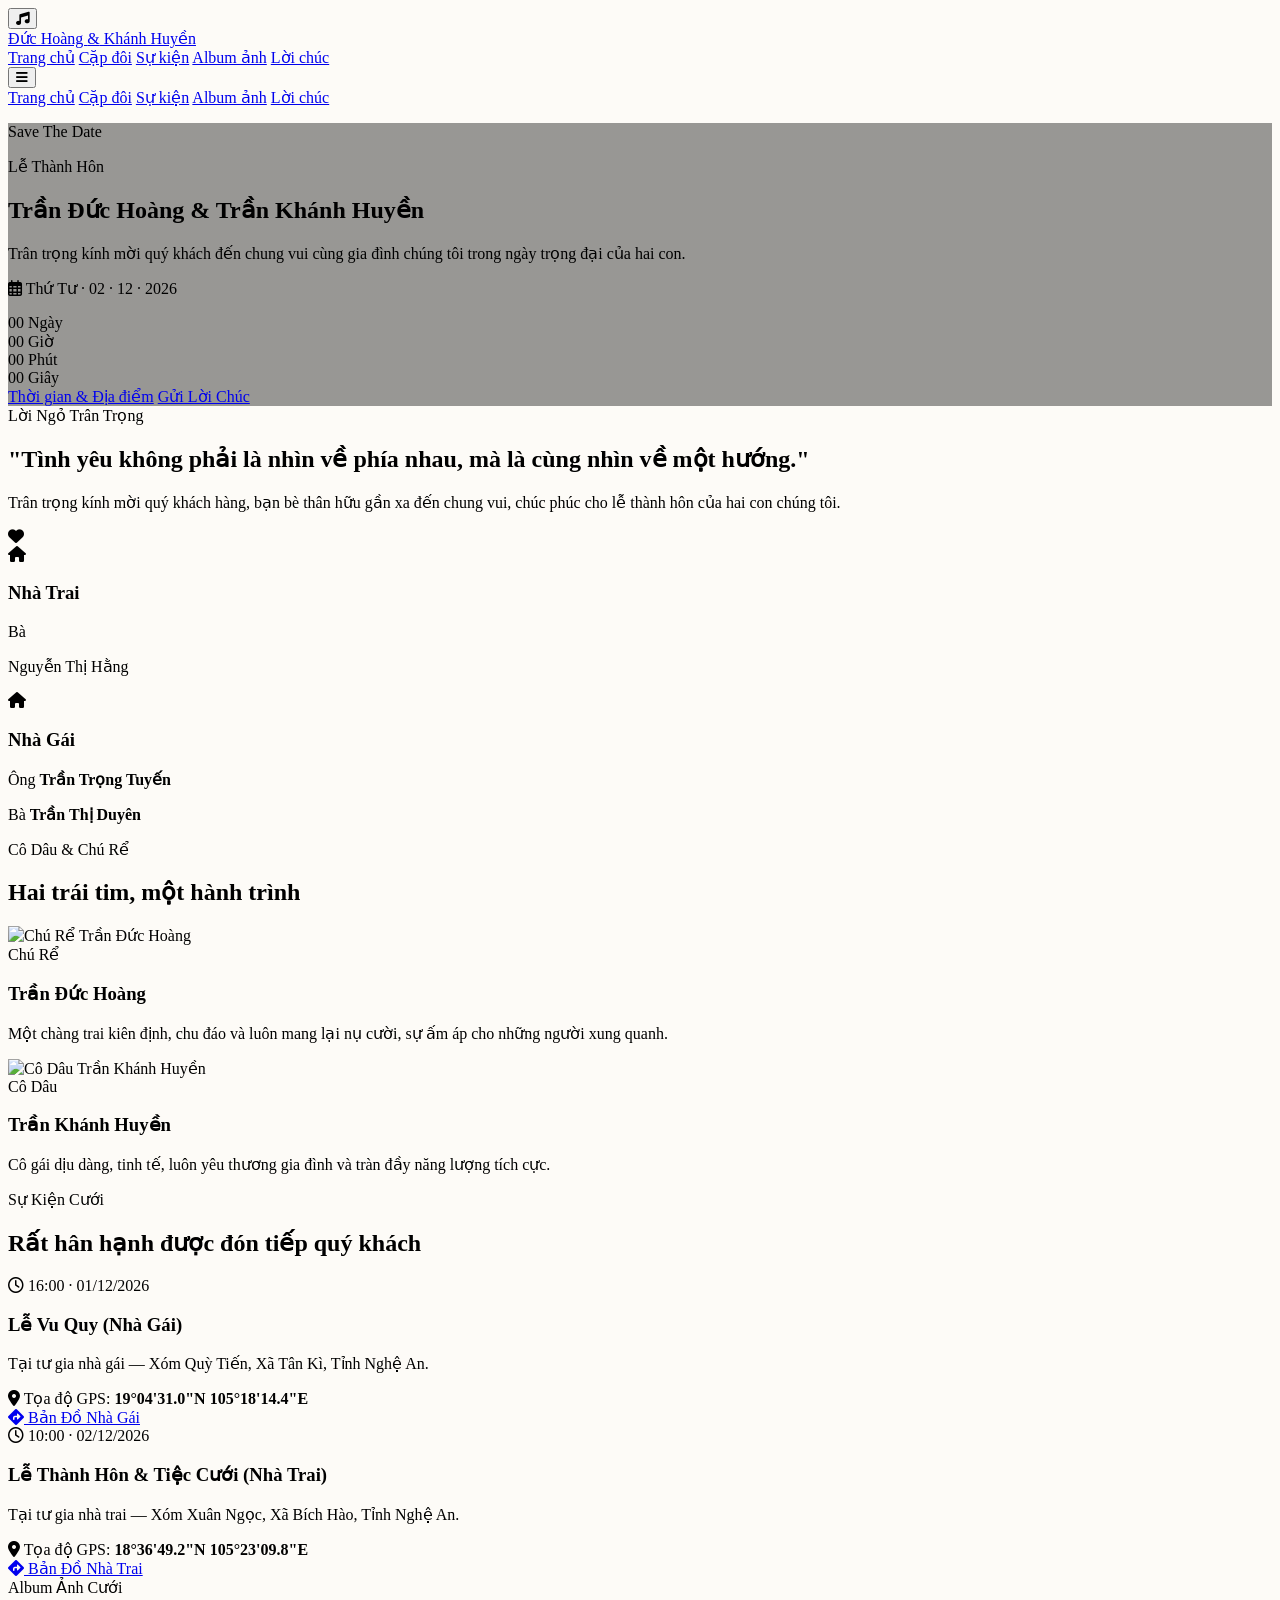
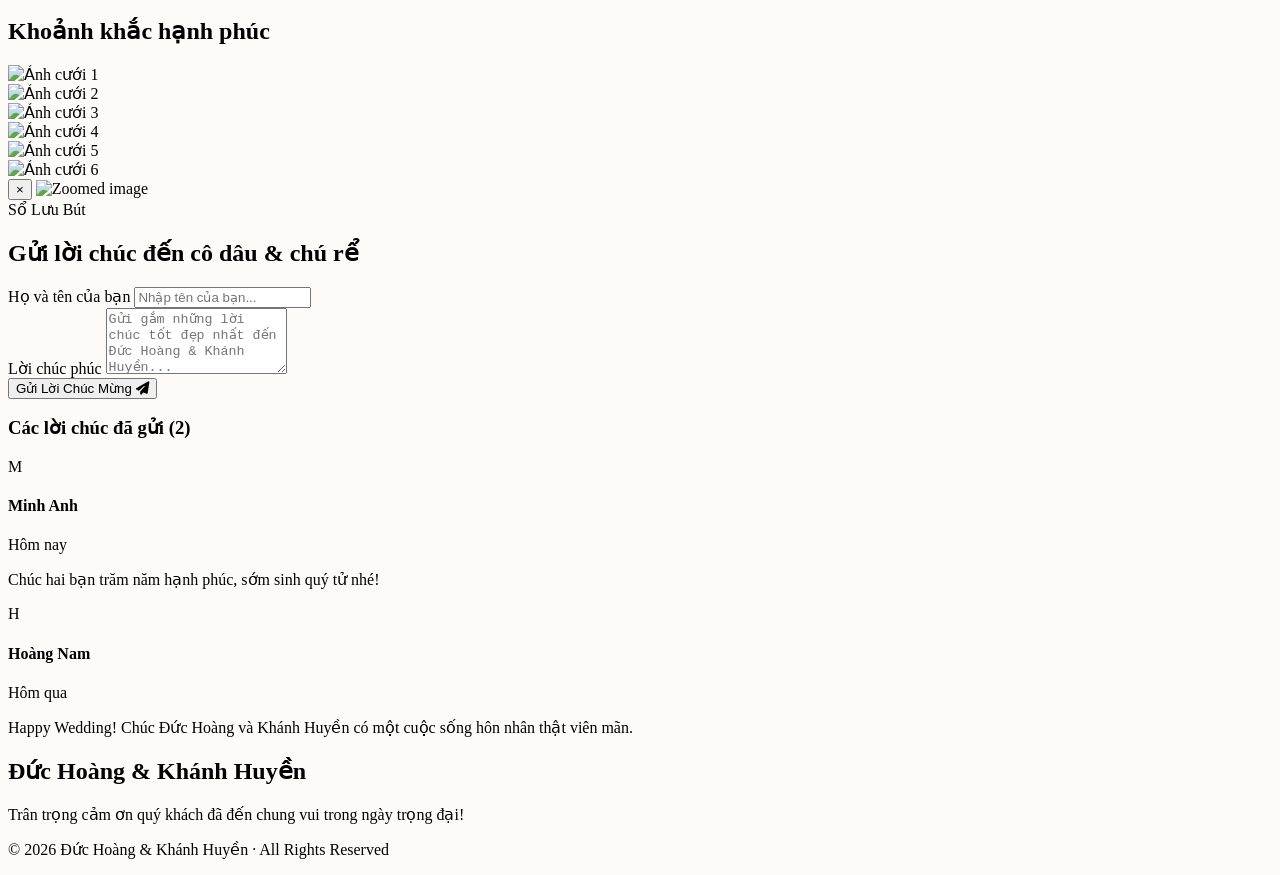
==== index.html @ 90129f43 "Create index.html" ====
<!DOCTYPE html>
<html lang="vi" class="scroll-smooth">
<head>
    <meta charset="UTF-8">
    <meta name="viewport" content="width=device-width, initial-scale=1.0">
    <title>Trần Đức Hoàng & Trần Khánh Huyền - Thiệp Cưới Online</title>
    <!-- Tailwind CSS CDN -->
    <script src="https://cdn.tailwindcss.com"></script>
    <!-- Google Fonts -->
    <link href="https://fonts.googleapis.com/css2?family=Great+Vibes&family=Montserrat:wght@300;400;500;600;700&family=Playfair+Display:ital,wght@0,400;0,600;0,700;1,400&display=swap" rel="stylesheet">
    <link rel="stylesheet" href="https://cdnjs.cloudflare.com/ajax/libs/font-awesome/6.4.0/css/all.min.css">
    <script>
        tailwind.config = {
            theme: {
                extend: {
                    colors: {
                        wedding: {
                            gold: '#C5A059',
                            darkGold: '#9A7B38',
                            rose: '#F9F6F0',
                            dark: '#2C2C2C'
                        }
                    },
                    fontFamily: {
                        sans: ['Montserrat', 'sans-serif'],
                        serif: ['Playfair Display', 'serif'],
                        script: ['Great Vibes', 'cursive']
                    }
                }
            }
        }
    </script>
    <style>
        .bg-pattern {
            background-color: #FDFBF7;
            background-image: radial-gradient(#C5A059 0.5px, transparent 0.5px), radial-gradient(#C5A059 0.5px, #FDFBF7 0.5px);
            background-size: 20px 20px;
            background-position: 0 0, 10px 10px;
        }
    </style>
</head>
<body class="bg-pattern text-wedding-dark antialiased font-sans selection:bg-wedding-gold selection:text-white">

    <!-- Background Music -->
    <audio id="weddingAudio" loop preload="auto">
        <source src="https://files.cdn-files-a.com/uploads/12563832/normal_6aeaeaffc3d5e.mp3" type="audio/mpeg">
    </audio>

    <!-- Music Control Button -->
    <button id="musicToggle" onclick="toggleMusic()" class="fixed bottom-6 right-6 z-50 bg-wedding-gold text-white w-12 h-12 rounded-full shadow-lg flex items-center justify-center hover:bg-wedding-darkGold transition transform hover:scale-110 focus:outline-none animate-bounce" title="Bật/Tắt nhạc nền">
        <i id="musicIcon" class="fas fa-music text-lg"></i>
    </button>

    <!-- Header / Navigation -->
    <header class="sticky top-0 z-40 bg-white/90 backdrop-blur-md shadow-sm border-b border-wedding-gold/20">
        <div class="max-w-6xl mx-auto px-4 sm:px-6 lg:px-8 h-20 flex items-center justify-between">
            <a href="#" class="font-serif text-xl sm:text-2xl font-bold text-wedding-darkGold tracking-wider">
                Đức Hoàng <span class="font-script text-3xl text-wedding-gold">&</span> Khánh Huyền
            </a>
            <nav class="hidden md:flex space-x-8 text-sm font-medium tracking-wide uppercase">
                <a href="#home" class="hover:text-wedding-gold transition">Trang chủ</a>
                <a href="#couple" class="hover:text-wedding-gold transition">Cặp đôi</a>
                <a href="#events" class="hover:text-wedding-gold transition">Sự kiện</a>
                <a href="#gallery" class="hover:text-wedding-gold transition">Album ảnh</a>
                <a href="#guestbook" class="hover:text-wedding-gold transition">Lời chúc</a>
            </nav>
            <div class="md:hidden">
                <button id="menuBtn" class="text-wedding-dark text-xl focus:outline-none">
                    <i class="fas fa-bars"></i>
                </button>
            </div>
        </div>
        <!-- Mobile Menu -->
        <div id="mobileMenu" class="hidden md:hidden bg-white border-b border-gray-200 px-4 pt-2 pb-4 space-y-3">
            <a href="#home" class="block py-2 text-sm font-medium hover:text-wedding-gold">Trang chủ</a>
            <a href="#couple" class="block py-2 text-sm font-medium hover:text-wedding-gold">Cặp đôi</a>
            <a href="#events" class="block py-2 text-sm font-medium hover:text-wedding-gold">Sự kiện</a>
            <a href="#gallery" class="block py-2 text-sm font-medium hover:text-wedding-gold">Album ảnh</a>
            <a href="#guestbook" class="block py-2 text-sm font-medium hover:text-wedding-gold">Lời chúc</a>
        </div>
    </header>

    <!-- Hero Section -->
    <section id="home" class="relative min-h-[90vh] flex items-center justify-center text-center px-4 overflow-hidden bg-cover bg-center" style="background-image: linear-gradient(rgba(0,0,0,0.4), rgba(0,0,0,0.4)), url('https://files.cdn-files-a.com/uploads/12563832/800_6ae96f5317a89.png?format=avif');">
        <div class="absolute inset-0 bg-black/30"></div>
        <div class="relative z-10 max-w-3xl mx-auto text-white py-12">
            <p class="font-serif italic text-lg sm:text-2xl text-wedding-gold tracking-widest uppercase mb-2">Save The Date</p>
            <p class="text-sm uppercase tracking-widest text-gray-200 mb-6 font-semibold">Lễ Thành Hôn</p>
            <h1 class="font-serif text-4xl sm:text-6xl lg:text-7xl font-bold mb-6 tracking-wide drop-shadow-md">
                <span class="block">Trần Đức Hoàng</span>
                <span class="font-script text-3xl sm:text-5xl text-wedding-gold my-2 block">&amp;</span>
                <span class="block">Trần Khánh Huyền</span>
            </h1>
            <p class="text-base sm:text-lg text-gray-100 max-w-xl mx-auto mb-8 font-light leading-relaxed">
                Trân trọng kính mời quý khách đến chung vui cùng gia đình chúng tôi trong ngày trọng đại của hai con.
            </p>
            <p class="text-wedding-gold font-medium tracking-wider mb-10 text-lg flex items-center justify-center gap-2">
                <i class="far fa-calendar-alt"></i> Thứ Tư · 02 · 12 · 2026
            </p>

            <!-- Countdown Timer -->
            <div class="grid grid-cols-4 gap-3 max-w-md mx-auto mb-10 bg-white/10 backdrop-blur-md p-4 rounded-xl border border-white/20">
                <div class="text-center">
                    <span id="days" class="block text-2xl sm:text-3xl font-bold text-wedding-gold">00</span>
                    <span class="text-xs uppercase text-gray-300 tracking-wider">Ngày</span>
                </div>
                <div class="text-center">
                    <span id="hours" class="block text-2xl sm:text-3xl font-bold text-wedding-gold">00</span>
                    <span class="text-xs uppercase text-gray-300 tracking-wider">Giờ</span>
                </div>
                <div class="text-center">
                    <span id="minutes" class="block text-2xl sm:text-3xl font-bold text-wedding-gold">00</span>
                    <span class="text-xs uppercase text-gray-300 tracking-wider">Phút</span>
                </div>
                <div class="text-center">
                    <span id="seconds" class="block text-2xl sm:text-3xl font-bold text-wedding-gold">00</span>
                    <span class="text-xs uppercase text-gray-300 tracking-wider">Giây</span>
                </div>
            </div>

            <div class="flex flex-wrap justify-center gap-4">
                <a href="#events" class="bg-wedding-gold text-white px-8 py-3 rounded-full font-medium shadow-lg hover:bg-wedding-darkGold transition transform hover:-translate-y-0.5">Thời gian &amp; Địa điểm</a>
                <a href="#guestbook" class="bg-white/20 backdrop-blur-sm text-white border border-white/40 px-8 py-3 rounded-full font-medium hover:bg-white hover:text-wedding-dark transition transform hover:-translate-y-0.5">Gửi Lời Chúc</a>
            </div>
        </div>
    </section>

    <!-- Lời Ngỏ & Gia Đình -->
    <section class="py-20 px-4 max-w-5xl mx-auto text-center">
        <div class="mb-16">
            <span class="text-wedding-gold uppercase tracking-widest text-sm font-semibold block mb-2">Lời Ngỏ Trân Trọng</span>
            <h2 class="font-serif text-2xl sm:text-4xl font-bold text-wedding-dark mb-6 leading-tight">
                "Tình yêu không phải là nhìn về phía nhau, mà là cùng nhìn về một hướng."
            </h2>
            <p class="text-gray-600 max-w-2xl mx-auto font-light leading-relaxed">
                Trân trọng kính mời quý khách hàng, bạn bè thân hữu gần xa đến chung vui, chúc phúc cho lễ thành hôn của hai con chúng tôi.
            </p>
            <div class="mt-6 text-wedding-gold"><i class="fas fa-heart text-xl"></i></div>
        </div>

        <div class="grid md:grid-cols-2 gap-10 pt-6 border-t border-wedding-gold/20">
            <!-- Nhà Trai -->
            <div class="bg-white p-8 rounded-2xl shadow-sm border border-wedding-gold/10 hover:shadow-md transition">
                <div class="w-12 h-12 bg-wedding-gold/10 text-wedding-gold rounded-full flex items-center justify-center mx-auto mb-4 text-xl">
                    <i class="fas fa-home"></i>
                </div>
                <h3 class="font-serif text-2xl font-bold text-wedding-dark mb-4">Nhà Trai</h3>
                <p class="text-gray-600 mb-2">Bà</p>
                <p class="text-xl font-bold text-wedding-darkGold">Nguyễn Thị Hằng</p>
            </div>
            <!-- Nhà Gái -->
            <div class="bg-white p-8 rounded-2xl shadow-sm border border-wedding-gold/10 hover:shadow-md transition">
                <div class="w-12 h-12 bg-wedding-gold/10 text-wedding-gold rounded-full flex items-center justify-center mx-auto mb-4 text-xl">
                    <i class="fas fa-home"></i>
                </div>
                <h3 class="font-serif text-2xl font-bold text-wedding-dark mb-4">Nhà Gái</h3>
                <p class="text-gray-600 mb-1">Ông <strong class="text-wedding-darkGold font-semibold">Trần Trọng Tuyến</strong></p>
                <p class="text-gray-600 mb-1">Bà <strong class="text-wedding-darkGold font-semibold">Trần Thị Duyên</strong></p>
            </div>
        </div>
    </section>

    <!-- Cặp Đôi (Bride & Groom) -->
    <section id="couple" class="py-20 bg-wedding-rose/50 px-4">
        <div class="max-w-5xl mx-auto text-center">
            <div class="mb-16">
                <span class="text-wedding-gold uppercase tracking-widest text-sm font-semibold block mb-2">Cô Dâu &amp; Chú Rể</span>
                <h2 class="font-serif text-3xl sm:text-4xl font-bold text-wedding-dark">Hai trái tim, một hành trình</h2>
            </div>

            <div class="grid md:grid-cols-2 gap-12">
                <!-- Chú Rể -->
                <div class="bg-white p-6 rounded-3xl shadow-md border border-wedding-gold/20 flex flex-col items-center">
                    <div class="w-64 h-80 rounded-2xl overflow-hidden mb-6 shadow-md">
                        <img src="https://files.cdn-files-a.com/uploads/12563832/800_6ae96e414db3d.png?format=avif" alt="Chú Rể Trần Đức Hoàng" class="w-full h-full object-cover hover:scale-105 transition duration-500">
                    </div>
                    <span class="text-xs uppercase tracking-widest text-wedding-gold font-bold mb-1">Chú Rể</span>
                    <h3 class="font-serif text-2xl font-bold text-wedding-dark mb-3">Trần Đức Hoàng</h3>
                    <p class="text-gray-600 text-sm leading-relaxed px-4 text-center">
                        Một chàng trai kiên định, chu đáo và luôn mang lại nụ cười, sự ấm áp cho những người xung quanh.
                    </p>
                </div>

                <!-- Cô Dâu -->
                <div class="bg-white p-6 rounded-3xl shadow-md border border-wedding-gold/20 flex flex-col items-center">
                    <div class="w-64 h-80 rounded-2xl overflow-hidden mb-6 shadow-md">
                        <img src="https://files.cdn-files-a.com/uploads/12563832/800_6ae96e5e89ec1.png?format=avif" alt="Cô Dâu Trần Khánh Huyền" class="w-full h-full object-cover hover:scale-105 transition duration-500">
                    </div>
                    <span class="text-xs uppercase tracking-widest text-wedding-gold font-bold mb-1">Cô Dâu</span>
                    <h3 class="font-serif text-2xl font-bold text-wedding-dark mb-3">Trần Khánh Huyền</h3>
                    <p class="text-gray-600 text-sm leading-relaxed px-4 text-center">
                        Cô gái dịu dàng, tinh tế, luôn yêu thương gia đình và tràn đầy năng lượng tích cực.
                    </p>
                </div>
            </div>
        </div>
    </section>

    <!-- Sự Kiện Cưới & Địa Chỉ GPS Chi Tiết -->
    <section id="events" class="py-20 px-4 max-w-5xl mx-auto">
        <div class="text-center mb-16">
            <span class="text-wedding-gold uppercase tracking-widest text-sm font-semibold block mb-2">Sự Kiện Cưới</span>
            <h2 class="font-serif text-3xl sm:text-4xl font-bold text-wedding-dark">Rất hân hạnh được đón tiếp quý khách</h2>
        </div>

        <div class="grid md:grid-cols-2 gap-8">
            <!-- Lễ Vu Quy (Nhà Gái) -->
            <div class="bg-white p-8 rounded-2xl shadow-sm border border-wedding-gold/20 relative overflow-hidden flex flex-col justify-between">
                <div>
                    <div class="inline-block bg-wedding-gold/10 text-wedding-darkGold font-semibold text-xs px-3 py-1 rounded-full mb-4">
                        <i class="far fa-clock mr-1"></i> 16:00 · 01/12/2026
                    </div>
                    <h3 class="font-serif text-2xl font-bold text-wedding-dark mb-3">Lễ Vu Quy (Nhà Gái)</h3>
                    <p class="text-gray-600 mb-4 leading-relaxed">
                        Tại tư gia nhà gái — Xóm Quỳ Tiến, Xã Tân Kì, Tỉnh Nghệ An.
                    </p>
                    <div class="bg-wedding-rose p-3 rounded-lg text-xs font-mono text-wedding-darkGold mb-6 flex items-center gap-2">
                        <i class="fas fa-map-marker-alt text-wedding-gold"></i> Tọa độ GPS: <strong>19°04'31.0"N 105°18'14.4"E</strong>
                    </div>
                </div>
                <a href="https://www.google.com/maps/search/?api=1&query=19.075278,+105.304000" target="_blank" class="inline-flex items-center justify-center gap-2 w-full bg-wedding-dark text-white py-2.5 rounded-xl font-medium hover:bg-wedding-gold transition text-sm">
                    <i class="fas fa-directions"></i> Bản Đồ Nhà Gái
                </a>
            </div>

            <!-- Lễ Thành Hôn & Tiệc Cưới (Nhà Trai) -->
            <div class="bg-white p-8 rounded-2xl shadow-sm border border-wedding-gold/20 relative overflow-hidden flex flex-col justify-between">
                <div>
                    <div class="inline-block bg-wedding-gold/10 text-wedding-darkGold font-semibold text-xs px-3 py-1 rounded-full mb-4">
                        <i class="far fa-clock mr-1"></i> 10:00 · 02/12/2026
                    </div>
                    <h3 class="font-serif text-2xl font-bold text-wedding-dark mb-3">Lễ Thành Hôn &amp; Tiệc Cưới (Nhà Trai)</h3>
                    <p class="text-gray-600 mb-4 leading-relaxed">
                        Tại tư gia nhà trai — Xóm Xuân Ngọc, Xã Bích Hào, Tỉnh Nghệ An.
                    </p>
                    <div class="bg-wedding-rose p-3 rounded-lg text-xs font-mono text-wedding-darkGold mb-6 flex items-center gap-2">
                        <i class="fas fa-map-marker-alt text-wedding-gold"></i> Tọa độ GPS: <strong>18°36'49.2"N 105°23'09.8"E</strong>
                    </div>
                </div>
                <a href="https://www.google.com/maps/search/?api=1&query=18.613667,+105.386056" target="_blank" class="inline-flex items-center justify-center gap-2 w-full bg-wedding-dark text-white py-2.5 rounded-xl font-medium hover:bg-wedding-gold transition text-sm">
                    <i class="fas fa-directions"></i> Bản Đồ Nhà Trai
                </a>
            </div>
        </div>
    </section>

    <!-- Album Ảnh Cưới -->
    <section id="gallery" class="py-20 bg-wedding-rose/50 px-4">
        <div class="max-w-6xl mx-auto text-center">
            <div class="mb-16">
                <span class="text-wedding-gold uppercase tracking-widest text-sm font-semibold block mb-2">Album Ảnh Cưới</span>
                <h2 class="font-serif text-3xl sm:text-4xl font-bold text-wedding-dark">Khoảnh khắc hạnh phúc</h2>
            </div>

            <div class="grid grid-cols-2 md:grid-cols-3 gap-4 sm:gap-6">
                <div class="overflow-hidden rounded-2xl shadow-sm aspect-[4/5] bg-white">
                    <img src="https://files.cdn-files-a.com/uploads/12563832/800_6ae96f5317a89.png?format=avif" alt="Ảnh cưới 1" class="w-full h-full object-cover hover:scale-105 transition duration-500 cursor-pointer" onclick="openLightbox(this.src)">
                </div>
                <div class="overflow-hidden rounded-2xl shadow-sm aspect-[4/5] bg-white">
                    <img src="https://files.cdn-files-a.com/uploads/12563832/800_6ae96f54afc67.png?format=avif" alt="Ảnh cưới 2" class="w-full h-full object-cover hover:scale-105 transition duration-500 cursor-pointer" onclick="openLightbox(this.src)">
                </div>
                <div class="overflow-hidden rounded-2xl shadow-sm aspect-[4/5] bg-white">
                    <img src="https://files.cdn-files-a.com/uploads/12563832/800_6ae96f5666e79.png?format=avif" alt="Ảnh cưới 3" class="w-full h-full object-cover hover:scale-105 transition duration-500 cursor-pointer" onclick="openLightbox(this.src)">
                </div>
                <div class="overflow-hidden rounded-2xl shadow-sm aspect-[4/5] bg-white">
                    <img src="https://files.cdn-files-a.com/uploads/12563832/800_6ae96f57f3607.png?format=avif" alt="Ảnh cưới 4" class="w-full h-full object-cover hover:scale-105 transition duration-500 cursor-pointer" onclick="openLightbox(this.src)">
                </div>
                <div class="overflow-hidden rounded-2xl shadow-sm aspect-[4/5] bg-white">
                    <img src="https://files.cdn-files-a.com/uploads/12563832/800_6ae96f599b899.png?format=avif" alt="Ảnh cưới 5" class="w-full h-full object-cover hover:scale-105 transition duration-500 cursor-pointer" onclick="openLightbox(this.src)">
                </div>
                <div class="overflow-hidden rounded-2xl shadow-sm aspect-[4/5] bg-white">
                    <img src="https://files.cdn-files-a.com/uploads/12563832/800_6ae96f5ada1b3.png?format=avif" alt="Ảnh cưới 6" class="w-full h-full object-cover hover:scale-105 transition duration-500 cursor-pointer" onclick="openLightbox(this.src)">
                </div>
            </div>
        </div>
    </section>

    <!-- Lightbox Modal -->
    <div id="lightbox" class="fixed inset-0 z-50 bg-black/90 hidden flex items-center justify-center p-4" onclick="closeLightbox()">
        <button class="absolute top-6 right-6 text-white text-3xl focus:outline-none">&times;</button>
        <img id="lightboxImg" src="" alt="Zoomed image" class="max-w-full max-h-[90vh] object-contain rounded-lg shadow-2xl">
    </div>

    <!-- Sổ Lời Chúc (Guestbook) -->
    <section id="guestbook" class="py-20 px-4 max-w-4xl mx-auto">
        <div class="text-center mb-16">
            <span class="text-wedding-gold uppercase tracking-widest text-sm font-semibold block mb-2">Sổ Lưu Bút</span>
            <h2 class="font-serif text-3xl sm:text-4xl font-bold text-wedding-dark">Gửi lời chúc đến cô dâu &amp; chú rể</h2>
        </div>

        <div class="bg-white p-8 rounded-3xl shadow-sm border border-wedding-gold/20 mb-12">
            <form id="wishForm" onsubmit="handleWishSubmit(event)" class="space-y-4">
                <div>
                    <label class="block text-sm font-medium text-gray-700 mb-1">Họ và tên của bạn</label>
                    <input type="text" id="guestName" required class="w-full px-4 py-3 rounded-xl border border-gray-300 focus:ring-2 focus:ring-wedding-gold focus:border-wedding-gold outline-none text-sm transition" placeholder="Nhập tên của bạn...">
                </div>
                <div>
                    <label class="block text-sm font-medium text-gray-700 mb-1">Lời chúc phúc</label>
                    <textarea id="guestMessage" rows="4" required class="w-full px-4 py-3 rounded-xl border border-gray-300 focus:ring-2 focus:ring-wedding-gold focus:border-wedding-gold outline-none text-sm transition" placeholder="Gửi gắm những lời chúc tốt đẹp nhất đến Đức Hoàng & Khánh Huyền..."></textarea>
                </div>
                <button type="submit" class="w-full bg-wedding-gold text-white font-medium py-3 rounded-xl shadow-md hover:bg-wedding-darkGold transition">
                    Gửi Lời Chúc Mừng <i class="fas fa-paper-plane ml-2"></i>
                </button>
            </form>
        </div>

        <!-- Danh sách lời chúc đã gửi (lưu trữ LocalStorage) -->
        <div class="space-y-4">
            <h3 class="font-serif text-xl font-bold text-wedding-dark mb-6">Các lời chúc đã gửi (<span id="wishCount">0</span>)</h3>
            <div id="wishList" class="space-y-4 max-h-[500px] overflow-y-auto pr-2">
                <!-- Javascript will inject wishes here -->
            </div>
        </div>
    </section>

    <!-- Footer -->
    <footer class="bg-wedding-dark text-white py-12 px-4 text-center">
        <div class="max-w-4xl mx-auto">
            <h2 class="font-serif text-3xl font-bold text-wedding-gold mb-2">Đức Hoàng &amp; Khánh Huyền</h2>
            <p class="text-gray-400 text-sm mb-6">Trân trọng cảm ơn quý khách đã đến chung vui trong ngày trọng đại!</p>
            <p class="text-xs text-gray-500">© 2026 Đức Hoàng &amp; Khánh Huyền · All Rights Reserved</p>
        </div>
    </footer>

    <!-- JavaScript xử lý nhạc, đếm ngược, lightbox và lưu trữ lời chúc -->
    <script>
        // Toggle Mobile Menu
        const menuBtn = document.getElementById('menuBtn');
        const mobileMenu = document.getElementById('mobileMenu');
        menuBtn.addEventListener('click', () => {
            mobileMenu.classList.toggle('hidden');
        });

        // Background Music Controls
        const audio = document.getElementById('weddingAudio');
        const musicIcon = document.getElementById('musicIcon');
        let isPlaying = false;

        function toggleMusic() {
            if (isPlaying) {
                audio.pause();
                musicIcon.className = "fas fa-music text-lg";
                isPlaying = false;
            } else {
                audio.play().then(() => {
                    musicIcon.className = "fas fa-volume-high text-lg animate-spin";
                    isPlaying = true;
                }).catch(e => console.log("Audio play blocked:", e));
            }
        }

        // Auto-play music on first user interaction anywhere on the page
        document.body.addEventListener('click', function initAudio() {
            if (!isPlaying) {
                audio.play().then(() => {
                    musicIcon.className = "fas fa-volume-high text-lg";
                    isPlaying = true;
                }).catch(e => {});
            }
            document.body.removeEventListener('click', initAudio);
        }, { once: true });

        // Countdown Timer to Dec 2, 2026
        const weddingDate = new Date("2026-12-02T10:00:00").getTime();
        function updateCountdown() {
            const now = new Date().getTime();
            const distance = weddingDate - now;

            if (distance < 0) {
                document.getElementById("days").innerText = "00";
                document.getElementById("hours").innerText = "00";
                document.getElementById("minutes").innerText = "00";
                document.getElementById("seconds").innerText = "00";
                return;
            }

            const days = Math.floor(distance / (1000 * 60 * 60 * 24));
            const hours = Math.floor((distance % (1000 * 60 * 60 * 24)) / (1000 * 60 * 60));
            const minutes = Math.floor((distance % (1000 * 60 * 60)) / (1000 * 60));
            const seconds = Math.floor((distance % (1000 * 60)) / 1000);

            document.getElementById("days").innerText = String(days).padStart(2, '0');
            document.getElementById("hours").innerText = String(hours).padStart(2, '0');
            document.getElementById("minutes").innerText = String(minutes).padStart(2, '0');
            document.getElementById("seconds").innerText = String(seconds).padStart(2, '0');
        }
        setInterval(updateCountdown, 1000);
        updateCountdown();

        // Lightbox Gallery
        function openLightbox(src) {
            const lightbox = document.getElementById('lightbox');
            const lightboxImg = document.getElementById('lightboxImg');
            lightboxImg.src = src;
            lightbox.classList.remove('hidden');
        }

        function closeLightbox() {
            document.getElementById('lightbox').classList.add('hidden');
        }

        // Guestbook LocalStorage Management
        const STORAGE_KEY = 'wedding_wishes_duc_hoang_khanh_huyen';

        const defaultWishes = [
            { name: "Minh Anh", message: "Chúc hai bạn trăm năm hạnh phúc, sớm sinh quý tử nhé!", time: "Hôm nay" },
            { name: "Hoàng Nam", message: "Happy Wedding! Chúc Đức Hoàng và Khánh Huyền có một cuộc sống hôn nhân thật viên mãn.", time: "Hôm qua" }
        ];

        function getStoredWishes() {
            const data = localStorage.getItem(STORAGE_KEY);
            return data ? JSON.parse(data) : defaultWishes;
        }

        function saveWishes(wishes) {
            localStorage.setItem(STORAGE_KEY, JSON.stringify(wishes));
        }

        function renderWishes() {
            const wishes = getStoredWishes();
            const wishListEl = document.getElementById('wishList');
            document.getElementById('wishCount').innerText = wishes.length;

            wishListEl.innerHTML = '';
            wishes.forEach(item => {
                const div = document.createElement('div');
                div.className = "bg-white p-5 rounded-2xl shadow-sm border border-wedding-gold/10 flex items-start space-x-4";
                div.innerHTML = `
                    <div class="w-10 h-10 rounded-full bg-wedding-gold/10 text-wedding-gold flex items-center justify-center font-bold flex-shrink-0">
                        ${item.name.charAt(0).toUpperCase()}
                    </div>
                    <div class="flex-1">
                        <div class="flex justify-between items-center mb-1">
                            <h4 class="font-bold text-wedding-dark text-sm">${escapeHtml(item.name)}</h4>
                            <span class="text-xs text-gray-400">${item.time}</span>
                        </div>
                        <p class="text-gray-600 text-sm leading-relaxed">${escapeHtml(item.message)}</p>
                    </div>
                `;
                wishListEl.appendChild(div);
            });
        }

        function handleWishSubmit(e) {
            e.preventDefault();
            const nameInput = document.getElementById('guestName');
            const messageInput = document.getElementById('guestMessage');

            const newWish = {
                name: nameInput.value.trim(),
                message: messageInput.value.trim(),
                time: "Vừa xong"
            };

            const wishes = getStoredWishes();
            wishes.unshift(newWish);
            saveWishes(wishes);

            nameInput.value = '';
            messageInput.value = '';
            renderWishes();

            alert("Cảm ơn bạn đã gửi lời chúc phúc đến cô dâu và chú rể!");
        }

        function escapeHtml(text) {
            const map = { '&': '&amp;', '<': '&lt;', '>': '&gt;', '"': '&quot;', "'": '&#039;' };
            return text.replace(/[&<>"']/g, function(m) { return map[m]; });
        }

        // Initialize wishes on load
        document.addEventListener('DOMContentLoaded', renderWishes);
    </script>
</body>
</html>
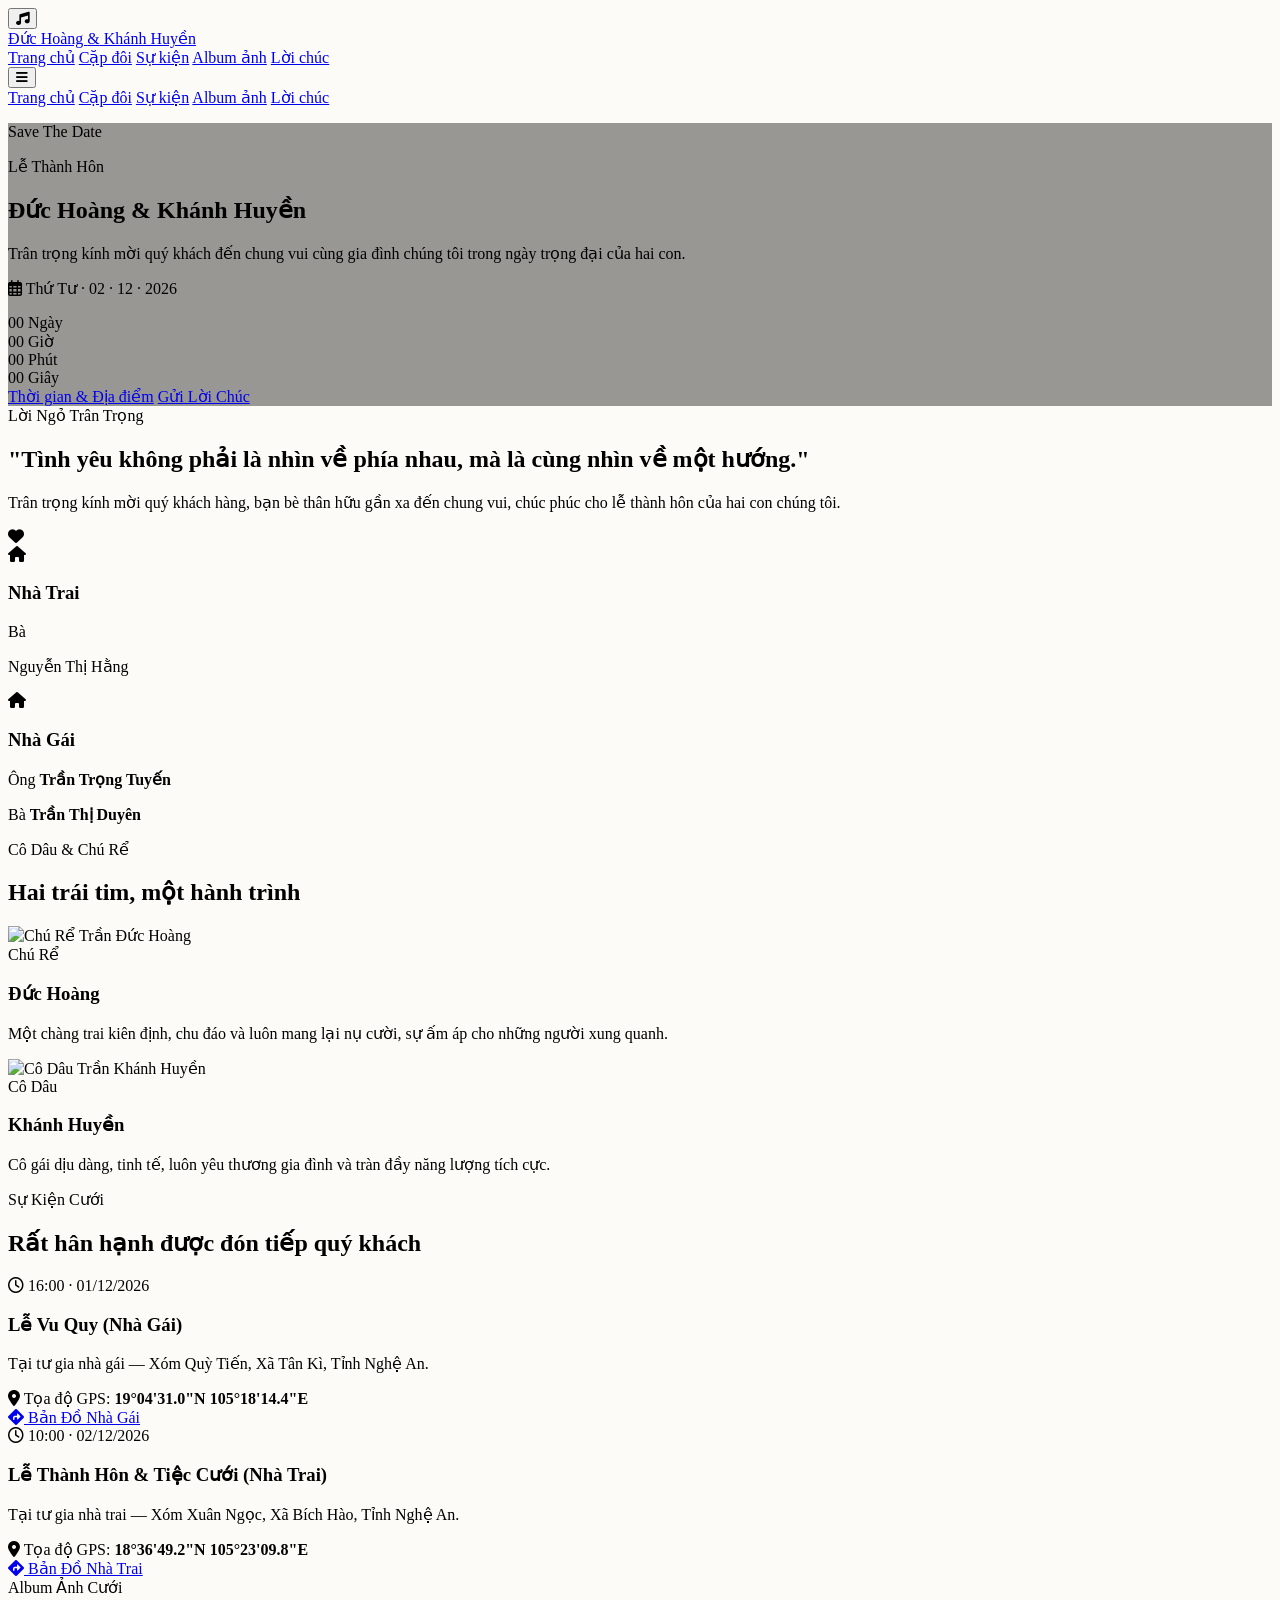
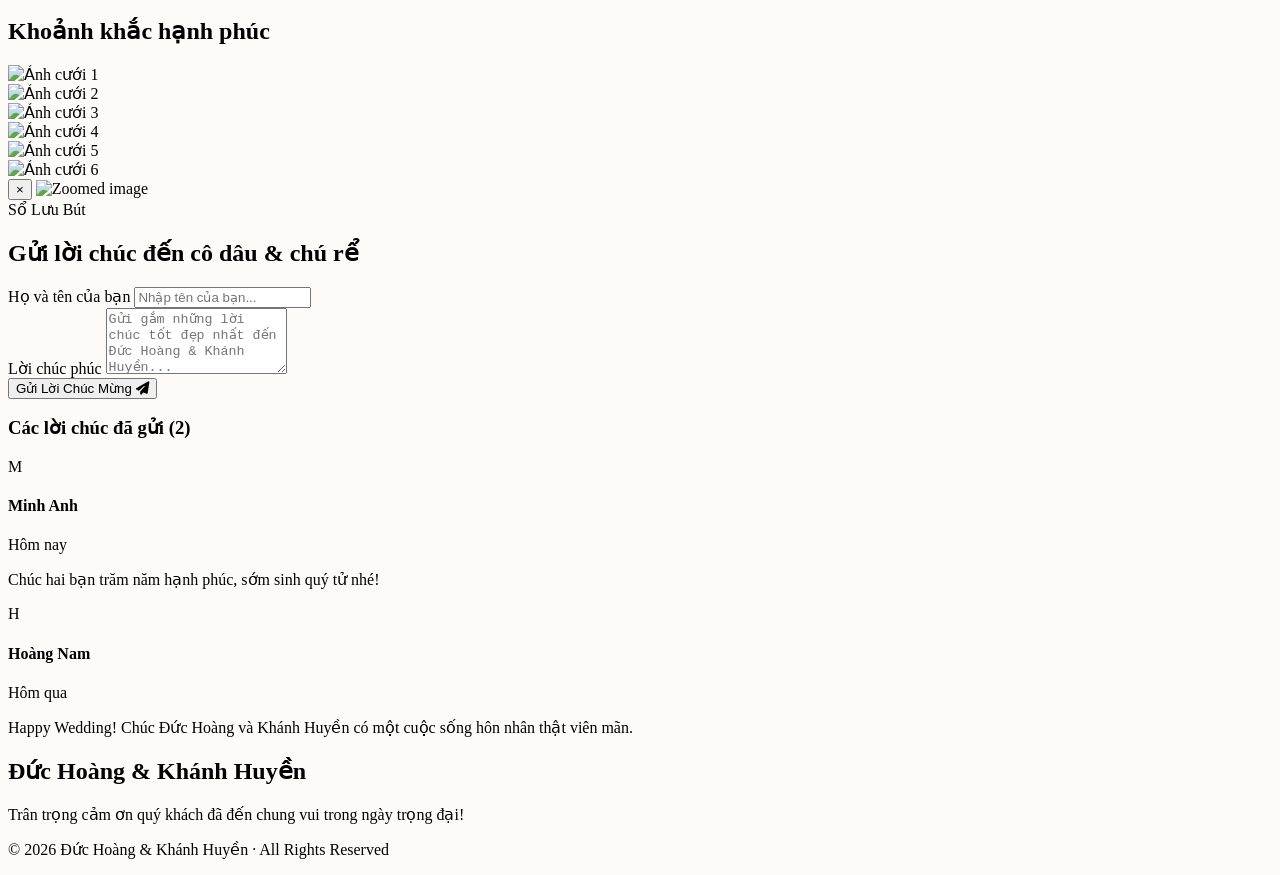
==== commit 61de29b4: "Update index.html" ====
--- a/index.html
+++ b/index.html
@@ -3,7 +3,7 @@
 <head>
     <meta charset="UTF-8">
     <meta name="viewport" content="width=device-width, initial-scale=1.0">
-    <title>Trần Đức Hoàng & Trần Khánh Huyền - Thiệp Cưới Online</title>
+    <title>Đức Hoàng & Khánh Huyền - Thiệp Cưới Online</title>
     <!-- Tailwind CSS CDN -->
     <script src="https://cdn.tailwindcss.com"></script>
     <!-- Google Fonts -->
@@ -87,9 +87,9 @@
             <p class="font-serif italic text-lg sm:text-2xl text-wedding-gold tracking-widest uppercase mb-2">Save The Date</p>
             <p class="text-sm uppercase tracking-widest text-gray-200 mb-6 font-semibold">Lễ Thành Hôn</p>
             <h1 class="font-serif text-4xl sm:text-6xl lg:text-7xl font-bold mb-6 tracking-wide drop-shadow-md">
-                <span class="block">Trần Đức Hoàng</span>
+                <span class="block">Đức Hoàng</span>
                 <span class="font-script text-3xl sm:text-5xl text-wedding-gold my-2 block">&amp;</span>
-                <span class="block">Trần Khánh Huyền</span>
+                <span class="block">Khánh Huyền</span>
             </h1>
             <p class="text-base sm:text-lg text-gray-100 max-w-xl mx-auto mb-8 font-light leading-relaxed">
                 Trân trọng kính mời quý khách đến chung vui cùng gia đình chúng tôi trong ngày trọng đại của hai con.
@@ -175,7 +175,7 @@
                         <img src="https://files.cdn-files-a.com/uploads/12563832/800_6ae96e414db3d.png?format=avif" alt="Chú Rể Trần Đức Hoàng" class="w-full h-full object-cover hover:scale-105 transition duration-500">
                     </div>
                     <span class="text-xs uppercase tracking-widest text-wedding-gold font-bold mb-1">Chú Rể</span>
-                    <h3 class="font-serif text-2xl font-bold text-wedding-dark mb-3">Trần Đức Hoàng</h3>
+                    <h3 class="font-serif text-2xl font-bold text-wedding-dark mb-3">Đức Hoàng</h3>
                     <p class="text-gray-600 text-sm leading-relaxed px-4 text-center">
                         Một chàng trai kiên định, chu đáo và luôn mang lại nụ cười, sự ấm áp cho những người xung quanh.
                     </p>
@@ -187,7 +187,7 @@
                         <img src="https://files.cdn-files-a.com/uploads/12563832/800_6ae96e5e89ec1.png?format=avif" alt="Cô Dâu Trần Khánh Huyền" class="w-full h-full object-cover hover:scale-105 transition duration-500">
                     </div>
                     <span class="text-xs uppercase tracking-widest text-wedding-gold font-bold mb-1">Cô Dâu</span>
-                    <h3 class="font-serif text-2xl font-bold text-wedding-dark mb-3">Trần Khánh Huyền</h3>
+                    <h3 class="font-serif text-2xl font-bold text-wedding-dark mb-3">Khánh Huyền</h3>
                     <p class="text-gray-600 text-sm leading-relaxed px-4 text-center">
                         Cô gái dịu dàng, tinh tế, luôn yêu thương gia đình và tràn đầy năng lượng tích cực.
                     </p>
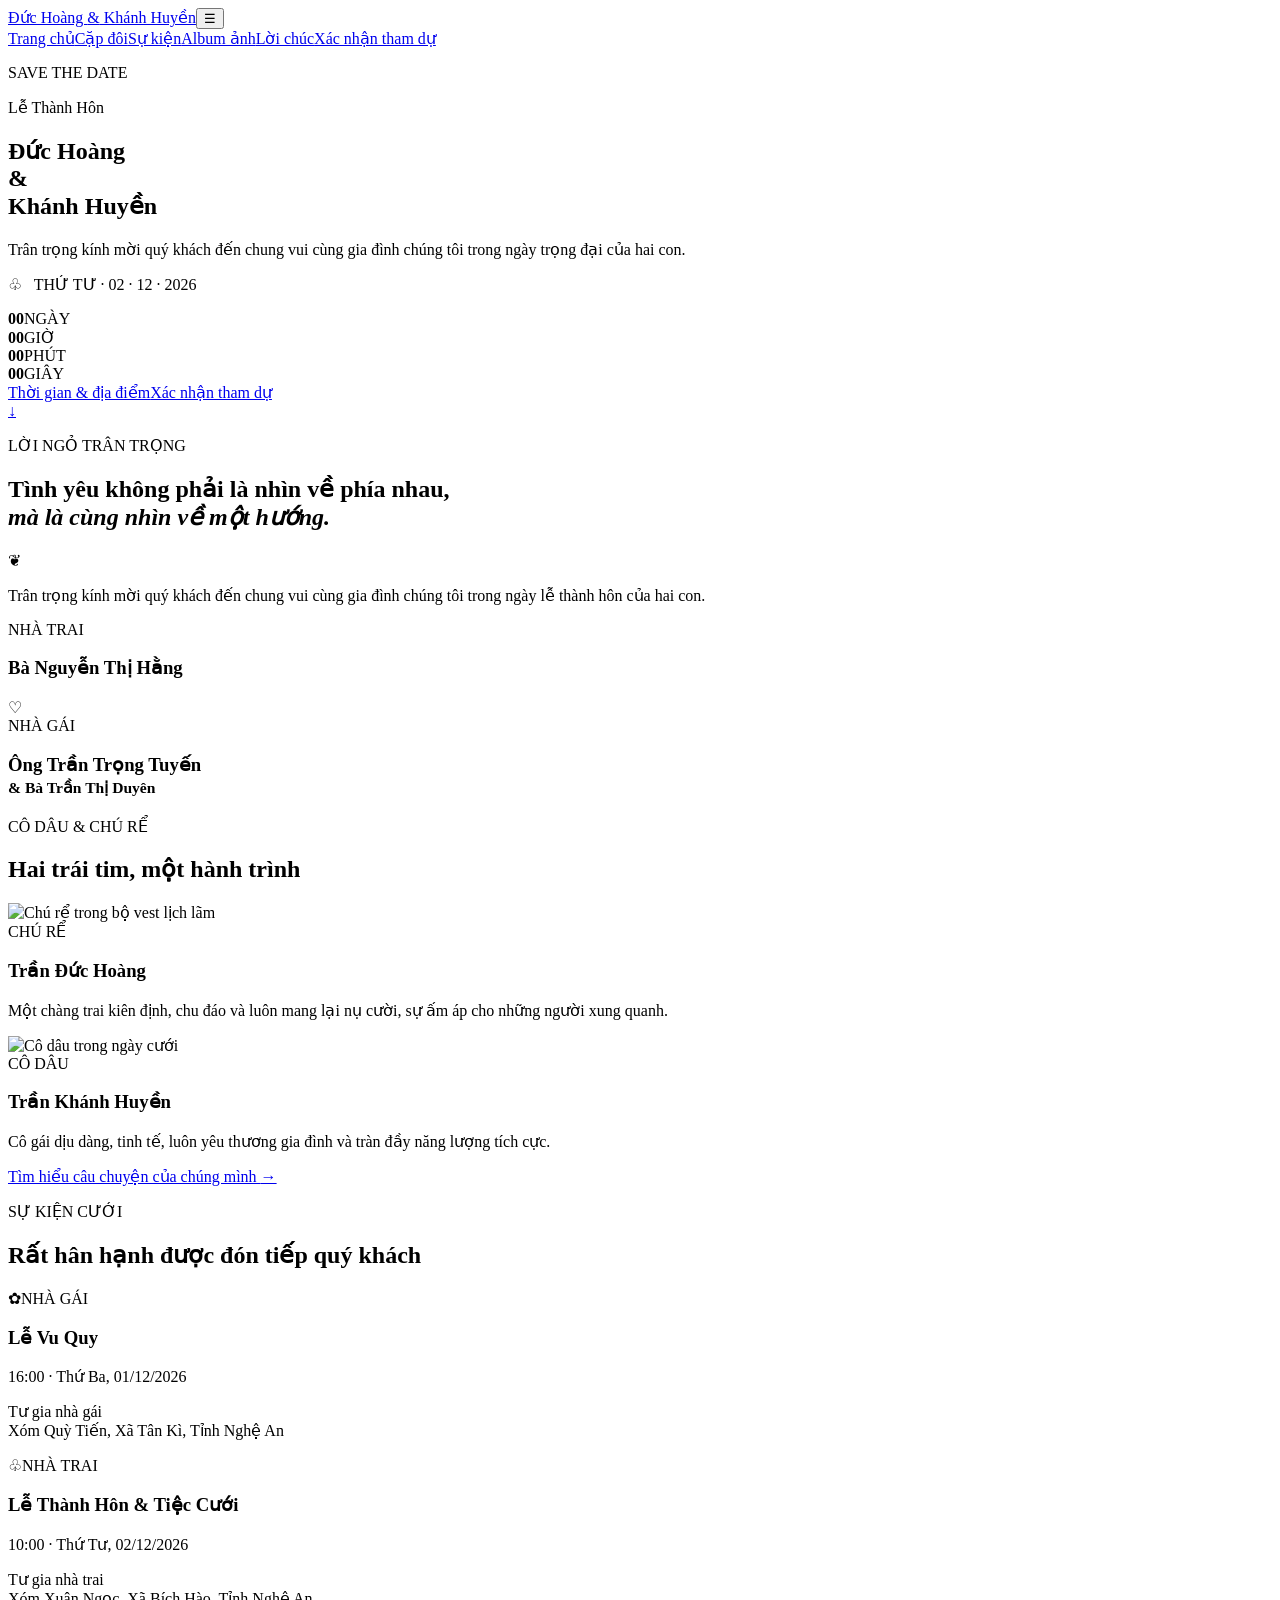
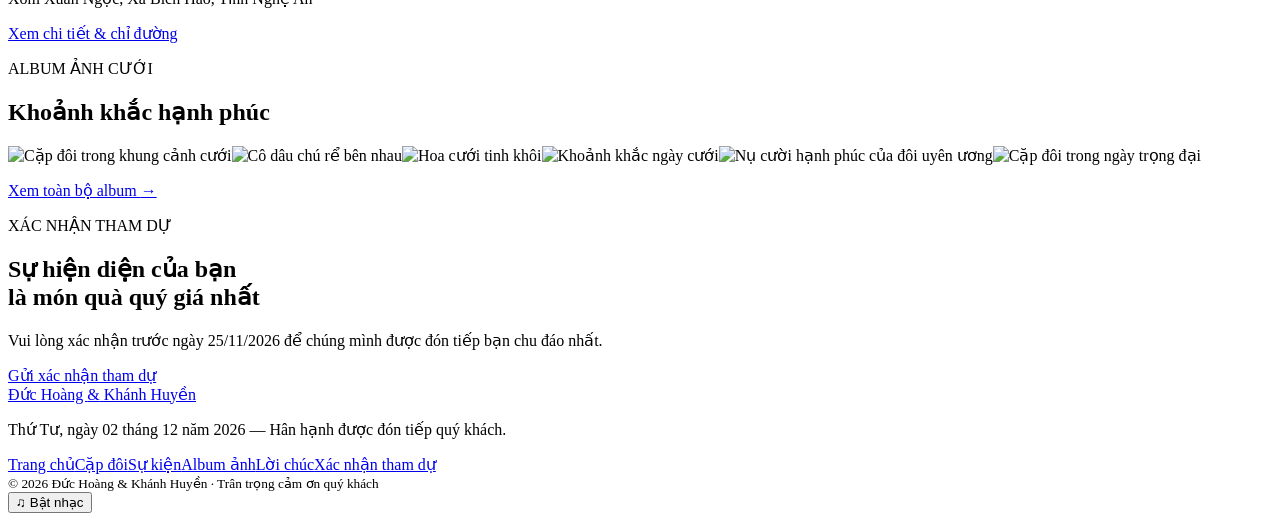
==== commit 6cf8b67e: "Add files via upload" ====
--- a/index.html
+++ b/index.html
@@ -1,475 +1,24 @@
-<!DOCTYPE html>
-<html lang="vi" class="scroll-smooth">
+<!doctype html>
+<html lang="vi">
 <head>
-    <meta charset="UTF-8">
-    <meta name="viewport" content="width=device-width, initial-scale=1.0">
-    <title>Đức Hoàng & Khánh Huyền - Thiệp Cưới Online</title>
-    <!-- Tailwind CSS CDN -->
-    <script src="https://cdn.tailwindcss.com"></script>
-    <!-- Google Fonts -->
-    <link href="https://fonts.googleapis.com/css2?family=Great+Vibes&family=Montserrat:wght@300;400;500;600;700&family=Playfair+Display:ital,wght@0,400;0,600;0,700;1,400&display=swap" rel="stylesheet">
-    <link rel="stylesheet" href="https://cdnjs.cloudflare.com/ajax/libs/font-awesome/6.4.0/css/all.min.css">
-    <script>
-        tailwind.config = {
-            theme: {
-                extend: {
-                    colors: {
-                        wedding: {
-                            gold: '#C5A059',
-                            darkGold: '#9A7B38',
-                            rose: '#F9F6F0',
-                            dark: '#2C2C2C'
-                        }
-                    },
-                    fontFamily: {
-                        sans: ['Montserrat', 'sans-serif'],
-                        serif: ['Playfair Display', 'serif'],
-                        script: ['Great Vibes', 'cursive']
-                    }
-                }
-            }
-        }
-    </script>
-    <style>
-        .bg-pattern {
-            background-color: #FDFBF7;
-            background-image: radial-gradient(#C5A059 0.5px, transparent 0.5px), radial-gradient(#C5A059 0.5px, #FDFBF7 0.5px);
-            background-size: 20px 20px;
-            background-position: 0 0, 10px 10px;
-        }
-    </style>
+  <meta charset="utf-8"><meta name="viewport" content="width=device-width,initial-scale=1">
+  <meta name="theme-color" content="#f8f5ef"><meta name="description" content="Thiệp cưới Trần Đức Hoàng và Trần Khánh Huyền — trân trọng kính mời quý khách đến chung vui.">
+  <title>Đức Hoàng & Khánh Huyền | Thiệp Cưới</title>
+  <link rel="preconnect" href="https://fonts.googleapis.com"><link rel="preconnect" href="https://fonts.gstatic.com" crossorigin>
+  <link href="https://fonts.googleapis.com/css2?family=Cormorant+Garamond:wght@400;500;600;700&family=DM+Sans:wght@400;500;600;700&family=Great+Vibes&display=swap" rel="stylesheet">
+  <link rel="stylesheet" href="assets/style.css"><script defer src="assets/app.js"></script>
 </head>
-<body class="bg-pattern text-wedding-dark antialiased font-sans selection:bg-wedding-gold selection:text-white">
-
-    <!-- Background Music -->
-    <audio id="weddingAudio" loop preload="auto">
-        <source src="https://files.cdn-files-a.com/uploads/12563832/normal_6aeaeaffc3d5e.mp3" type="audio/mpeg">
-    </audio>
-
-    <!-- Music Control Button -->
-    <button id="musicToggle" onclick="toggleMusic()" class="fixed bottom-6 right-6 z-50 bg-wedding-gold text-white w-12 h-12 rounded-full shadow-lg flex items-center justify-center hover:bg-wedding-darkGold transition transform hover:scale-110 focus:outline-none animate-bounce" title="Bật/Tắt nhạc nền">
-        <i id="musicIcon" class="fas fa-music text-lg"></i>
-    </button>
-
-    <!-- Header / Navigation -->
-    <header class="sticky top-0 z-40 bg-white/90 backdrop-blur-md shadow-sm border-b border-wedding-gold/20">
-        <div class="max-w-6xl mx-auto px-4 sm:px-6 lg:px-8 h-20 flex items-center justify-between">
-            <a href="#" class="font-serif text-xl sm:text-2xl font-bold text-wedding-darkGold tracking-wider">
-                Đức Hoàng <span class="font-script text-3xl text-wedding-gold">&</span> Khánh Huyền
-            </a>
-            <nav class="hidden md:flex space-x-8 text-sm font-medium tracking-wide uppercase">
-                <a href="#home" class="hover:text-wedding-gold transition">Trang chủ</a>
-                <a href="#couple" class="hover:text-wedding-gold transition">Cặp đôi</a>
-                <a href="#events" class="hover:text-wedding-gold transition">Sự kiện</a>
-                <a href="#gallery" class="hover:text-wedding-gold transition">Album ảnh</a>
-                <a href="#guestbook" class="hover:text-wedding-gold transition">Lời chúc</a>
-            </nav>
-            <div class="md:hidden">
-                <button id="menuBtn" class="text-wedding-dark text-xl focus:outline-none">
-                    <i class="fas fa-bars"></i>
-                </button>
-            </div>
-        </div>
-        <!-- Mobile Menu -->
-        <div id="mobileMenu" class="hidden md:hidden bg-white border-b border-gray-200 px-4 pt-2 pb-4 space-y-3">
-            <a href="#home" class="block py-2 text-sm font-medium hover:text-wedding-gold">Trang chủ</a>
-            <a href="#couple" class="block py-2 text-sm font-medium hover:text-wedding-gold">Cặp đôi</a>
-            <a href="#events" class="block py-2 text-sm font-medium hover:text-wedding-gold">Sự kiện</a>
-            <a href="#gallery" class="block py-2 text-sm font-medium hover:text-wedding-gold">Album ảnh</a>
-            <a href="#guestbook" class="block py-2 text-sm font-medium hover:text-wedding-gold">Lời chúc</a>
-        </div>
-    </header>
-
-    <!-- Hero Section -->
-    <section id="home" class="relative min-h-[90vh] flex items-center justify-center text-center px-4 overflow-hidden bg-cover bg-center" style="background-image: linear-gradient(rgba(0,0,0,0.4), rgba(0,0,0,0.4)), url('https://files.cdn-files-a.com/uploads/12563832/800_6ae96f5317a89.png?format=avif');">
-        <div class="absolute inset-0 bg-black/30"></div>
-        <div class="relative z-10 max-w-3xl mx-auto text-white py-12">
-            <p class="font-serif italic text-lg sm:text-2xl text-wedding-gold tracking-widest uppercase mb-2">Save The Date</p>
-            <p class="text-sm uppercase tracking-widest text-gray-200 mb-6 font-semibold">Lễ Thành Hôn</p>
-            <h1 class="font-serif text-4xl sm:text-6xl lg:text-7xl font-bold mb-6 tracking-wide drop-shadow-md">
-                <span class="block">Đức Hoàng</span>
-                <span class="font-script text-3xl sm:text-5xl text-wedding-gold my-2 block">&amp;</span>
-                <span class="block">Khánh Huyền</span>
-            </h1>
-            <p class="text-base sm:text-lg text-gray-100 max-w-xl mx-auto mb-8 font-light leading-relaxed">
-                Trân trọng kính mời quý khách đến chung vui cùng gia đình chúng tôi trong ngày trọng đại của hai con.
-            </p>
-            <p class="text-wedding-gold font-medium tracking-wider mb-10 text-lg flex items-center justify-center gap-2">
-                <i class="far fa-calendar-alt"></i> Thứ Tư · 02 · 12 · 2026
-            </p>
-
-            <!-- Countdown Timer -->
-            <div class="grid grid-cols-4 gap-3 max-w-md mx-auto mb-10 bg-white/10 backdrop-blur-md p-4 rounded-xl border border-white/20">
-                <div class="text-center">
-                    <span id="days" class="block text-2xl sm:text-3xl font-bold text-wedding-gold">00</span>
-                    <span class="text-xs uppercase text-gray-300 tracking-wider">Ngày</span>
-                </div>
-                <div class="text-center">
-                    <span id="hours" class="block text-2xl sm:text-3xl font-bold text-wedding-gold">00</span>
-                    <span class="text-xs uppercase text-gray-300 tracking-wider">Giờ</span>
-                </div>
-                <div class="text-center">
-                    <span id="minutes" class="block text-2xl sm:text-3xl font-bold text-wedding-gold">00</span>
-                    <span class="text-xs uppercase text-gray-300 tracking-wider">Phút</span>
-                </div>
-                <div class="text-center">
-                    <span id="seconds" class="block text-2xl sm:text-3xl font-bold text-wedding-gold">00</span>
-                    <span class="text-xs uppercase text-gray-300 tracking-wider">Giây</span>
-                </div>
-            </div>
-
-            <div class="flex flex-wrap justify-center gap-4">
-                <a href="#events" class="bg-wedding-gold text-white px-8 py-3 rounded-full font-medium shadow-lg hover:bg-wedding-darkGold transition transform hover:-translate-y-0.5">Thời gian &amp; Địa điểm</a>
-                <a href="#guestbook" class="bg-white/20 backdrop-blur-sm text-white border border-white/40 px-8 py-3 rounded-full font-medium hover:bg-white hover:text-wedding-dark transition transform hover:-translate-y-0.5">Gửi Lời Chúc</a>
-            </div>
-        </div>
-    </section>
-
-    <!-- Lời Ngỏ & Gia Đình -->
-    <section class="py-20 px-4 max-w-5xl mx-auto text-center">
-        <div class="mb-16">
-            <span class="text-wedding-gold uppercase tracking-widest text-sm font-semibold block mb-2">Lời Ngỏ Trân Trọng</span>
-            <h2 class="font-serif text-2xl sm:text-4xl font-bold text-wedding-dark mb-6 leading-tight">
-                "Tình yêu không phải là nhìn về phía nhau, mà là cùng nhìn về một hướng."
-            </h2>
-            <p class="text-gray-600 max-w-2xl mx-auto font-light leading-relaxed">
-                Trân trọng kính mời quý khách hàng, bạn bè thân hữu gần xa đến chung vui, chúc phúc cho lễ thành hôn của hai con chúng tôi.
-            </p>
-            <div class="mt-6 text-wedding-gold"><i class="fas fa-heart text-xl"></i></div>
-        </div>
-
-        <div class="grid md:grid-cols-2 gap-10 pt-6 border-t border-wedding-gold/20">
-            <!-- Nhà Trai -->
-            <div class="bg-white p-8 rounded-2xl shadow-sm border border-wedding-gold/10 hover:shadow-md transition">
-                <div class="w-12 h-12 bg-wedding-gold/10 text-wedding-gold rounded-full flex items-center justify-center mx-auto mb-4 text-xl">
-                    <i class="fas fa-home"></i>
-                </div>
-                <h3 class="font-serif text-2xl font-bold text-wedding-dark mb-4">Nhà Trai</h3>
-                <p class="text-gray-600 mb-2">Bà</p>
-                <p class="text-xl font-bold text-wedding-darkGold">Nguyễn Thị Hằng</p>
-            </div>
-            <!-- Nhà Gái -->
-            <div class="bg-white p-8 rounded-2xl shadow-sm border border-wedding-gold/10 hover:shadow-md transition">
-                <div class="w-12 h-12 bg-wedding-gold/10 text-wedding-gold rounded-full flex items-center justify-center mx-auto mb-4 text-xl">
-                    <i class="fas fa-home"></i>
-                </div>
-                <h3 class="font-serif text-2xl font-bold text-wedding-dark mb-4">Nhà Gái</h3>
-                <p class="text-gray-600 mb-1">Ông <strong class="text-wedding-darkGold font-semibold">Trần Trọng Tuyến</strong></p>
-                <p class="text-gray-600 mb-1">Bà <strong class="text-wedding-darkGold font-semibold">Trần Thị Duyên</strong></p>
-            </div>
-        </div>
-    </section>
-
-    <!-- Cặp Đôi (Bride & Groom) -->
-    <section id="couple" class="py-20 bg-wedding-rose/50 px-4">
-        <div class="max-w-5xl mx-auto text-center">
-            <div class="mb-16">
-                <span class="text-wedding-gold uppercase tracking-widest text-sm font-semibold block mb-2">Cô Dâu &amp; Chú Rể</span>
-                <h2 class="font-serif text-3xl sm:text-4xl font-bold text-wedding-dark">Hai trái tim, một hành trình</h2>
-            </div>
-
-            <div class="grid md:grid-cols-2 gap-12">
-                <!-- Chú Rể -->
-                <div class="bg-white p-6 rounded-3xl shadow-md border border-wedding-gold/20 flex flex-col items-center">
-                    <div class="w-64 h-80 rounded-2xl overflow-hidden mb-6 shadow-md">
-                        <img src="https://files.cdn-files-a.com/uploads/12563832/800_6ae96e414db3d.png?format=avif" alt="Chú Rể Trần Đức Hoàng" class="w-full h-full object-cover hover:scale-105 transition duration-500">
-                    </div>
-                    <span class="text-xs uppercase tracking-widest text-wedding-gold font-bold mb-1">Chú Rể</span>
-                    <h3 class="font-serif text-2xl font-bold text-wedding-dark mb-3">Đức Hoàng</h3>
-                    <p class="text-gray-600 text-sm leading-relaxed px-4 text-center">
-                        Một chàng trai kiên định, chu đáo và luôn mang lại nụ cười, sự ấm áp cho những người xung quanh.
-                    </p>
-                </div>
-
-                <!-- Cô Dâu -->
-                <div class="bg-white p-6 rounded-3xl shadow-md border border-wedding-gold/20 flex flex-col items-center">
-                    <div class="w-64 h-80 rounded-2xl overflow-hidden mb-6 shadow-md">
-                        <img src="https://files.cdn-files-a.com/uploads/12563832/800_6ae96e5e89ec1.png?format=avif" alt="Cô Dâu Trần Khánh Huyền" class="w-full h-full object-cover hover:scale-105 transition duration-500">
-                    </div>
-                    <span class="text-xs uppercase tracking-widest text-wedding-gold font-bold mb-1">Cô Dâu</span>
-                    <h3 class="font-serif text-2xl font-bold text-wedding-dark mb-3">Khánh Huyền</h3>
-                    <p class="text-gray-600 text-sm leading-relaxed px-4 text-center">
-                        Cô gái dịu dàng, tinh tế, luôn yêu thương gia đình và tràn đầy năng lượng tích cực.
-                    </p>
-                </div>
-            </div>
-        </div>
-    </section>
-
-    <!-- Sự Kiện Cưới & Địa Chỉ GPS Chi Tiết -->
-    <section id="events" class="py-20 px-4 max-w-5xl mx-auto">
-        <div class="text-center mb-16">
-            <span class="text-wedding-gold uppercase tracking-widest text-sm font-semibold block mb-2">Sự Kiện Cưới</span>
-            <h2 class="font-serif text-3xl sm:text-4xl font-bold text-wedding-dark">Rất hân hạnh được đón tiếp quý khách</h2>
-        </div>
-
-        <div class="grid md:grid-cols-2 gap-8">
-            <!-- Lễ Vu Quy (Nhà Gái) -->
-            <div class="bg-white p-8 rounded-2xl shadow-sm border border-wedding-gold/20 relative overflow-hidden flex flex-col justify-between">
-                <div>
-                    <div class="inline-block bg-wedding-gold/10 text-wedding-darkGold font-semibold text-xs px-3 py-1 rounded-full mb-4">
-                        <i class="far fa-clock mr-1"></i> 16:00 · 01/12/2026
-                    </div>
-                    <h3 class="font-serif text-2xl font-bold text-wedding-dark mb-3">Lễ Vu Quy (Nhà Gái)</h3>
-                    <p class="text-gray-600 mb-4 leading-relaxed">
-                        Tại tư gia nhà gái — Xóm Quỳ Tiến, Xã Tân Kì, Tỉnh Nghệ An.
-                    </p>
-                    <div class="bg-wedding-rose p-3 rounded-lg text-xs font-mono text-wedding-darkGold mb-6 flex items-center gap-2">
-                        <i class="fas fa-map-marker-alt text-wedding-gold"></i> Tọa độ GPS: <strong>19°04'31.0"N 105°18'14.4"E</strong>
-                    </div>
-                </div>
-                <a href="https://www.google.com/maps/search/?api=1&query=19.075278,+105.304000" target="_blank" class="inline-flex items-center justify-center gap-2 w-full bg-wedding-dark text-white py-2.5 rounded-xl font-medium hover:bg-wedding-gold transition text-sm">
-                    <i class="fas fa-directions"></i> Bản Đồ Nhà Gái
-                </a>
-            </div>
-
-            <!-- Lễ Thành Hôn & Tiệc Cưới (Nhà Trai) -->
-            <div class="bg-white p-8 rounded-2xl shadow-sm border border-wedding-gold/20 relative overflow-hidden flex flex-col justify-between">
-                <div>
-                    <div class="inline-block bg-wedding-gold/10 text-wedding-darkGold font-semibold text-xs px-3 py-1 rounded-full mb-4">
-                        <i class="far fa-clock mr-1"></i> 10:00 · 02/12/2026
-                    </div>
-                    <h3 class="font-serif text-2xl font-bold text-wedding-dark mb-3">Lễ Thành Hôn &amp; Tiệc Cưới (Nhà Trai)</h3>
-                    <p class="text-gray-600 mb-4 leading-relaxed">
-                        Tại tư gia nhà trai — Xóm Xuân Ngọc, Xã Bích Hào, Tỉnh Nghệ An.
-                    </p>
-                    <div class="bg-wedding-rose p-3 rounded-lg text-xs font-mono text-wedding-darkGold mb-6 flex items-center gap-2">
-                        <i class="fas fa-map-marker-alt text-wedding-gold"></i> Tọa độ GPS: <strong>18°36'49.2"N 105°23'09.8"E</strong>
-                    </div>
-                </div>
-                <a href="https://www.google.com/maps/search/?api=1&query=18.613667,+105.386056" target="_blank" class="inline-flex items-center justify-center gap-2 w-full bg-wedding-dark text-white py-2.5 rounded-xl font-medium hover:bg-wedding-gold transition text-sm">
-                    <i class="fas fa-directions"></i> Bản Đồ Nhà Trai
-                </a>
-            </div>
-        </div>
-    </section>
-
-    <!-- Album Ảnh Cưới -->
-    <section id="gallery" class="py-20 bg-wedding-rose/50 px-4">
-        <div class="max-w-6xl mx-auto text-center">
-            <div class="mb-16">
-                <span class="text-wedding-gold uppercase tracking-widest text-sm font-semibold block mb-2">Album Ảnh Cưới</span>
-                <h2 class="font-serif text-3xl sm:text-4xl font-bold text-wedding-dark">Khoảnh khắc hạnh phúc</h2>
-            </div>
-
-            <div class="grid grid-cols-2 md:grid-cols-3 gap-4 sm:gap-6">
-                <div class="overflow-hidden rounded-2xl shadow-sm aspect-[4/5] bg-white">
-                    <img src="https://files.cdn-files-a.com/uploads/12563832/800_6ae96f5317a89.png?format=avif" alt="Ảnh cưới 1" class="w-full h-full object-cover hover:scale-105 transition duration-500 cursor-pointer" onclick="openLightbox(this.src)">
-                </div>
-                <div class="overflow-hidden rounded-2xl shadow-sm aspect-[4/5] bg-white">
-                    <img src="https://files.cdn-files-a.com/uploads/12563832/800_6ae96f54afc67.png?format=avif" alt="Ảnh cưới 2" class="w-full h-full object-cover hover:scale-105 transition duration-500 cursor-pointer" onclick="openLightbox(this.src)">
-                </div>
-                <div class="overflow-hidden rounded-2xl shadow-sm aspect-[4/5] bg-white">
-                    <img src="https://files.cdn-files-a.com/uploads/12563832/800_6ae96f5666e79.png?format=avif" alt="Ảnh cưới 3" class="w-full h-full object-cover hover:scale-105 transition duration-500 cursor-pointer" onclick="openLightbox(this.src)">
-                </div>
-                <div class="overflow-hidden rounded-2xl shadow-sm aspect-[4/5] bg-white">
-                    <img src="https://files.cdn-files-a.com/uploads/12563832/800_6ae96f57f3607.png?format=avif" alt="Ảnh cưới 4" class="w-full h-full object-cover hover:scale-105 transition duration-500 cursor-pointer" onclick="openLightbox(this.src)">
-                </div>
-                <div class="overflow-hidden rounded-2xl shadow-sm aspect-[4/5] bg-white">
-                    <img src="https://files.cdn-files-a.com/uploads/12563832/800_6ae96f599b899.png?format=avif" alt="Ảnh cưới 5" class="w-full h-full object-cover hover:scale-105 transition duration-500 cursor-pointer" onclick="openLightbox(this.src)">
-                </div>
-                <div class="overflow-hidden rounded-2xl shadow-sm aspect-[4/5] bg-white">
-                    <img src="https://files.cdn-files-a.com/uploads/12563832/800_6ae96f5ada1b3.png?format=avif" alt="Ảnh cưới 6" class="w-full h-full object-cover hover:scale-105 transition duration-500 cursor-pointer" onclick="openLightbox(this.src)">
-                </div>
-            </div>
-        </div>
-    </section>
-
-    <!-- Lightbox Modal -->
-    <div id="lightbox" class="fixed inset-0 z-50 bg-black/90 hidden flex items-center justify-center p-4" onclick="closeLightbox()">
-        <button class="absolute top-6 right-6 text-white text-3xl focus:outline-none">&times;</button>
-        <img id="lightboxImg" src="" alt="Zoomed image" class="max-w-full max-h-[90vh] object-contain rounded-lg shadow-2xl">
-    </div>
-
-    <!-- Sổ Lời Chúc (Guestbook) -->
-    <section id="guestbook" class="py-20 px-4 max-w-4xl mx-auto">
-        <div class="text-center mb-16">
-            <span class="text-wedding-gold uppercase tracking-widest text-sm font-semibold block mb-2">Sổ Lưu Bút</span>
-            <h2 class="font-serif text-3xl sm:text-4xl font-bold text-wedding-dark">Gửi lời chúc đến cô dâu &amp; chú rể</h2>
-        </div>
-
-        <div class="bg-white p-8 rounded-3xl shadow-sm border border-wedding-gold/20 mb-12">
-            <form id="wishForm" onsubmit="handleWishSubmit(event)" class="space-y-4">
-                <div>
-                    <label class="block text-sm font-medium text-gray-700 mb-1">Họ và tên của bạn</label>
-                    <input type="text" id="guestName" required class="w-full px-4 py-3 rounded-xl border border-gray-300 focus:ring-2 focus:ring-wedding-gold focus:border-wedding-gold outline-none text-sm transition" placeholder="Nhập tên của bạn...">
-                </div>
-                <div>
-                    <label class="block text-sm font-medium text-gray-700 mb-1">Lời chúc phúc</label>
-                    <textarea id="guestMessage" rows="4" required class="w-full px-4 py-3 rounded-xl border border-gray-300 focus:ring-2 focus:ring-wedding-gold focus:border-wedding-gold outline-none text-sm transition" placeholder="Gửi gắm những lời chúc tốt đẹp nhất đến Đức Hoàng & Khánh Huyền..."></textarea>
-                </div>
-                <button type="submit" class="w-full bg-wedding-gold text-white font-medium py-3 rounded-xl shadow-md hover:bg-wedding-darkGold transition">
-                    Gửi Lời Chúc Mừng <i class="fas fa-paper-plane ml-2"></i>
-                </button>
-            </form>
-        </div>
-
-        <!-- Danh sách lời chúc đã gửi (lưu trữ LocalStorage) -->
-        <div class="space-y-4">
-            <h3 class="font-serif text-xl font-bold text-wedding-dark mb-6">Các lời chúc đã gửi (<span id="wishCount">0</span>)</h3>
-            <div id="wishList" class="space-y-4 max-h-[500px] overflow-y-auto pr-2">
-                <!-- Javascript will inject wishes here -->
-            </div>
-        </div>
-    </section>
-
-    <!-- Footer -->
-    <footer class="bg-wedding-dark text-white py-12 px-4 text-center">
-        <div class="max-w-4xl mx-auto">
-            <h2 class="font-serif text-3xl font-bold text-wedding-gold mb-2">Đức Hoàng &amp; Khánh Huyền</h2>
-            <p class="text-gray-400 text-sm mb-6">Trân trọng cảm ơn quý khách đã đến chung vui trong ngày trọng đại!</p>
-            <p class="text-xs text-gray-500">© 2026 Đức Hoàng &amp; Khánh Huyền · All Rights Reserved</p>
-        </div>
-    </footer>
-
-    <!-- JavaScript xử lý nhạc, đếm ngược, lightbox và lưu trữ lời chúc -->
-    <script>
-        // Toggle Mobile Menu
-        const menuBtn = document.getElementById('menuBtn');
-        const mobileMenu = document.getElementById('mobileMenu');
-        menuBtn.addEventListener('click', () => {
-            mobileMenu.classList.toggle('hidden');
-        });
-
-        // Background Music Controls
-        const audio = document.getElementById('weddingAudio');
-        const musicIcon = document.getElementById('musicIcon');
-        let isPlaying = false;
-
-        function toggleMusic() {
-            if (isPlaying) {
-                audio.pause();
-                musicIcon.className = "fas fa-music text-lg";
-                isPlaying = false;
-            } else {
-                audio.play().then(() => {
-                    musicIcon.className = "fas fa-volume-high text-lg animate-spin";
-                    isPlaying = true;
-                }).catch(e => console.log("Audio play blocked:", e));
-            }
-        }
-
-        // Auto-play music on first user interaction anywhere on the page
-        document.body.addEventListener('click', function initAudio() {
-            if (!isPlaying) {
-                audio.play().then(() => {
-                    musicIcon.className = "fas fa-volume-high text-lg";
-                    isPlaying = true;
-                }).catch(e => {});
-            }
-            document.body.removeEventListener('click', initAudio);
-        }, { once: true });
-
-        // Countdown Timer to Dec 2, 2026
-        const weddingDate = new Date("2026-12-02T10:00:00").getTime();
-        function updateCountdown() {
-            const now = new Date().getTime();
-            const distance = weddingDate - now;
-
-            if (distance < 0) {
-                document.getElementById("days").innerText = "00";
-                document.getElementById("hours").innerText = "00";
-                document.getElementById("minutes").innerText = "00";
-                document.getElementById("seconds").innerText = "00";
-                return;
-            }
-
-            const days = Math.floor(distance / (1000 * 60 * 60 * 24));
-            const hours = Math.floor((distance % (1000 * 60 * 60 * 24)) / (1000 * 60 * 60));
-            const minutes = Math.floor((distance % (1000 * 60 * 60)) / (1000 * 60));
-            const seconds = Math.floor((distance % (1000 * 60)) / 1000);
-
-            document.getElementById("days").innerText = String(days).padStart(2, '0');
-            document.getElementById("hours").innerText = String(hours).padStart(2, '0');
-            document.getElementById("minutes").innerText = String(minutes).padStart(2, '0');
-            document.getElementById("seconds").innerText = String(seconds).padStart(2, '0');
-        }
-        setInterval(updateCountdown, 1000);
-        updateCountdown();
-
-        // Lightbox Gallery
-        function openLightbox(src) {
-            const lightbox = document.getElementById('lightbox');
-            const lightboxImg = document.getElementById('lightboxImg');
-            lightboxImg.src = src;
-            lightbox.classList.remove('hidden');
-        }
-
-        function closeLightbox() {
-            document.getElementById('lightbox').classList.add('hidden');
-        }
-
-        // Guestbook LocalStorage Management
-        const STORAGE_KEY = 'wedding_wishes_duc_hoang_khanh_huyen';
-
-        const defaultWishes = [
-            { name: "Minh Anh", message: "Chúc hai bạn trăm năm hạnh phúc, sớm sinh quý tử nhé!", time: "Hôm nay" },
-            { name: "Hoàng Nam", message: "Happy Wedding! Chúc Đức Hoàng và Khánh Huyền có một cuộc sống hôn nhân thật viên mãn.", time: "Hôm qua" }
-        ];
-
-        function getStoredWishes() {
-            const data = localStorage.getItem(STORAGE_KEY);
-            return data ? JSON.parse(data) : defaultWishes;
-        }
-
-        function saveWishes(wishes) {
-            localStorage.setItem(STORAGE_KEY, JSON.stringify(wishes));
-        }
-
-        function renderWishes() {
-            const wishes = getStoredWishes();
-            const wishListEl = document.getElementById('wishList');
-            document.getElementById('wishCount').innerText = wishes.length;
-
-            wishListEl.innerHTML = '';
-            wishes.forEach(item => {
-                const div = document.createElement('div');
-                div.className = "bg-white p-5 rounded-2xl shadow-sm border border-wedding-gold/10 flex items-start space-x-4";
-                div.innerHTML = `
-                    <div class="w-10 h-10 rounded-full bg-wedding-gold/10 text-wedding-gold flex items-center justify-center font-bold flex-shrink-0">
-                        ${item.name.charAt(0).toUpperCase()}
-                    </div>
-                    <div class="flex-1">
-                        <div class="flex justify-between items-center mb-1">
-                            <h4 class="font-bold text-wedding-dark text-sm">${escapeHtml(item.name)}</h4>
-                            <span class="text-xs text-gray-400">${item.time}</span>
-                        </div>
-                        <p class="text-gray-600 text-sm leading-relaxed">${escapeHtml(item.message)}</p>
-                    </div>
-                `;
-                wishListEl.appendChild(div);
-            });
-        }
-
-        function handleWishSubmit(e) {
-            e.preventDefault();
-            const nameInput = document.getElementById('guestName');
-            const messageInput = document.getElementById('guestMessage');
-
-            const newWish = {
-                name: nameInput.value.trim(),
-                message: messageInput.value.trim(),
-                time: "Vừa xong"
-            };
-
-            const wishes = getStoredWishes();
-            wishes.unshift(newWish);
-            saveWishes(wishes);
-
-            nameInput.value = '';
-            messageInput.value = '';
-            renderWishes();
-
-            alert("Cảm ơn bạn đã gửi lời chúc phúc đến cô dâu và chú rể!");
-        }
-
-        function escapeHtml(text) {
-            const map = { '&': '&amp;', '<': '&lt;', '>': '&gt;', '"': '&quot;', "'": '&#039;' };
-            return text.replace(/[&<>"']/g, function(m) { return map[m]; });
-        }
-
-        // Initialize wishes on load
-        document.addEventListener('DOMContentLoaded', renderWishes);
-    </script>
-</body>
-</html>
+<body>
+  <header class="site-header"><a class="brand" href="index.html">Đức Hoàng <span>&</span> Khánh Huyền</a><button class="menu-toggle" aria-label="Mở menu" aria-expanded="false">☰</button><nav class="main-nav"><a class="active" href="index.html">Trang chủ</a><a href="couple.html">Cặp đôi</a><a href="events.html">Sự kiện</a><a href="gallery.html">Album ảnh</a><a href="guestbook.html">Lời chúc</a><a class="nav-cta" href="rsvp.html">Xác nhận tham dự</a></nav></header>
+  <main>
+    <section class="hero home-hero" id="top">
+      <div class="hero-content"><p class="eyebrow">SAVE THE DATE</p><p class="script-title">Lễ Thành Hôn</p><h1>Đức Hoàng <br><span>&</span><br> Khánh Huyền</h1><p class="hero-copy">Trân trọng kính mời quý khách đến chung vui cùng gia đình chúng tôi trong ngày trọng đại của hai con.</p><p class="date-line">♧ &nbsp; THỨ TƯ · 02 · 12 · 2026</p><div class="countdown" data-countdown><div><b data-days>00</b><span>NGÀY</span></div><div><b data-hours>00</b><span>GIỜ</span></div><div><b data-minutes>00</b><span>PHÚT</span></div><div><b data-seconds>00</b><span>GIÂY</span></div></div><div class="hero-actions"><a class="button button-gold" href="events.html">Thời gian & địa điểm</a><a class="button button-light" href="rsvp.html">Xác nhận tham dự</a></div></div><a class="scroll-cue" href="#invitation" aria-label="Cuộn xuống">↓</a></section>
+    <section class="section invitation" id="invitation"><div class="section-heading"><p class="eyebrow">LỜI NGỎ TRÂN TRỌNG</p><h2>Tình yêu không phải là nhìn về phía nhau,<br><em>mà là cùng nhìn về một hướng.</em></h2><span class="flourish">❦</span><p>Trân trọng kính mời quý khách đến chung vui cùng gia đình chúng tôi trong ngày lễ thành hôn của hai con.</p></div><div class="family-grid"><article><span class="tiny-label">NHÀ TRAI</span><h3>Bà Nguyễn Thị Hằng</h3></article><div class="heart-mark">♡</div><article><span class="tiny-label">NHÀ GÁI</span><h3>Ông Trần Trọng Tuyến<br><small>& Bà Trần Thị Duyên</small></h3></article></div></section>
+    <section class="section soft-section"><div class="section-heading"><p class="eyebrow">CÔ DÂU & CHÚ RỂ</p><h2>Hai trái tim, một hành trình</h2></div><div class="couple-preview"><article class="person-card"><img src="https://images.unsplash.com/photo-1532712938310-34cb3982ef74?auto=format&fit=crop&w=900&q=85" alt="Chú rể trong bộ vest lịch lãm"><div><span class="tiny-label">CHÚ RỂ</span><h3>Trần Đức Hoàng</h3><p>Một chàng trai kiên định, chu đáo và luôn mang lại nụ cười, sự ấm áp cho những người xung quanh.</p></div></article><article class="person-card"><img src="https://images.unsplash.com/photo-1537633552985-df8429e8048b?auto=format&fit=crop&w=900&q=85" alt="Cô dâu trong ngày cưới"><div><span class="tiny-label">CÔ DÂU</span><h3>Trần Khánh Huyền</h3><p>Cô gái dịu dàng, tinh tế, luôn yêu thương gia đình và tràn đầy năng lượng tích cực.</p></div></article></div><p class="center"><a class="text-link" href="couple.html">Tìm hiểu câu chuyện của chúng mình <span>→</span></a></p></section>
+    <section class="section events-preview"><div class="section-heading"><p class="eyebrow">SỰ KIỆN CƯỚI</p><h2>Rất hân hạnh được đón tiếp quý khách</h2></div><div class="event-grid"><article class="event-card"><span class="event-icon">✿</span><span class="tiny-label">NHÀ GÁI</span><h3>Lễ Vu Quy</h3><p class="event-time">16:00 · Thứ Ba, 01/12/2026</p><p>Tư gia nhà gái<br>Xóm Quỳ Tiến, Xã Tân Kì, Tỉnh Nghệ An</p></article><article class="event-card"><span class="event-icon">♧</span><span class="tiny-label">NHÀ TRAI</span><h3>Lễ Thành Hôn & Tiệc Cưới</h3><p class="event-time">10:00 · Thứ Tư, 02/12/2026</p><p>Tư gia nhà trai<br>Xóm Xuân Ngọc, Xã Bích Hào, Tỉnh Nghệ An</p></article></div><p class="center"><a class="button button-outline" href="events.html">Xem chi tiết & chỉ đường</a></p></section>
+    <section class="section soft-section"><div class="section-heading"><p class="eyebrow">ALBUM ẢNH CƯỚI</p><h2>Khoảnh khắc hạnh phúc</h2></div><div class="mini-gallery"><img src="https://images.unsplash.com/photo-1519741497674-611481863552?auto=format&fit=crop&w=800&q=85" alt="Cặp đôi trong khung cảnh cưới"><img src="https://images.unsplash.com/photo-1511285560929-80b456fea0bc?auto=format&fit=crop&w=800&q=85" alt="Cô dâu chú rể bên nhau"><img src="https://images.unsplash.com/photo-1523438885200-e635ba2c371e?auto=format&fit=crop&w=800&q=85" alt="Hoa cưới tinh khôi"><img src="https://images.unsplash.com/photo-1530023367847-a683933f4172?auto=format&fit=crop&w=800&q=85" alt="Khoảnh khắc ngày cưới"><img src="https://images.unsplash.com/photo-1529636798458-92182e662485?auto=format&fit=crop&w=800&q=85" alt="Nụ cười hạnh phúc của đôi uyên ương"><img src="https://images.unsplash.com/photo-1532712938310-34cb3982ef74?auto=format&fit=crop&w=800&q=85" alt="Cặp đôi trong ngày trọng đại"></div><p class="center"><a class="text-link" href="gallery.html">Xem toàn bộ album <span>→</span></a></p></section>
+    <section class="rsvp-banner"><p class="eyebrow">XÁC NHẬN THAM DỰ</p><h2>Sự hiện diện của bạn<br>là món quà quý giá nhất</h2><p>Vui lòng xác nhận trước ngày 25/11/2026 để chúng mình được đón tiếp bạn chu đáo nhất.</p><a class="button button-light" href="rsvp.html">Gửi xác nhận tham dự</a></section>
+  </main>
+  <footer class="site-footer"><a class="brand" href="index.html">Đức Hoàng <span>&</span> Khánh Huyền</a><p>Thứ Tư, ngày 02 tháng 12 năm 2026 — Hân hạnh được đón tiếp quý khách.</p><div class="footer-nav"><a href="index.html">Trang chủ</a><a href="couple.html">Cặp đôi</a><a href="events.html">Sự kiện</a><a href="gallery.html">Album ảnh</a><a href="guestbook.html">Lời chúc</a><a href="rsvp.html">Xác nhận tham dự</a></div><small>© 2026 Đức Hoàng & Khánh Huyền · Trân trọng cảm ơn quý khách</small></footer>
+  <button class="music-button" type="button" aria-pressed="false" title="Bật nhạc nền">♫ <span>Bật nhạc</span></button>
+</body></html>
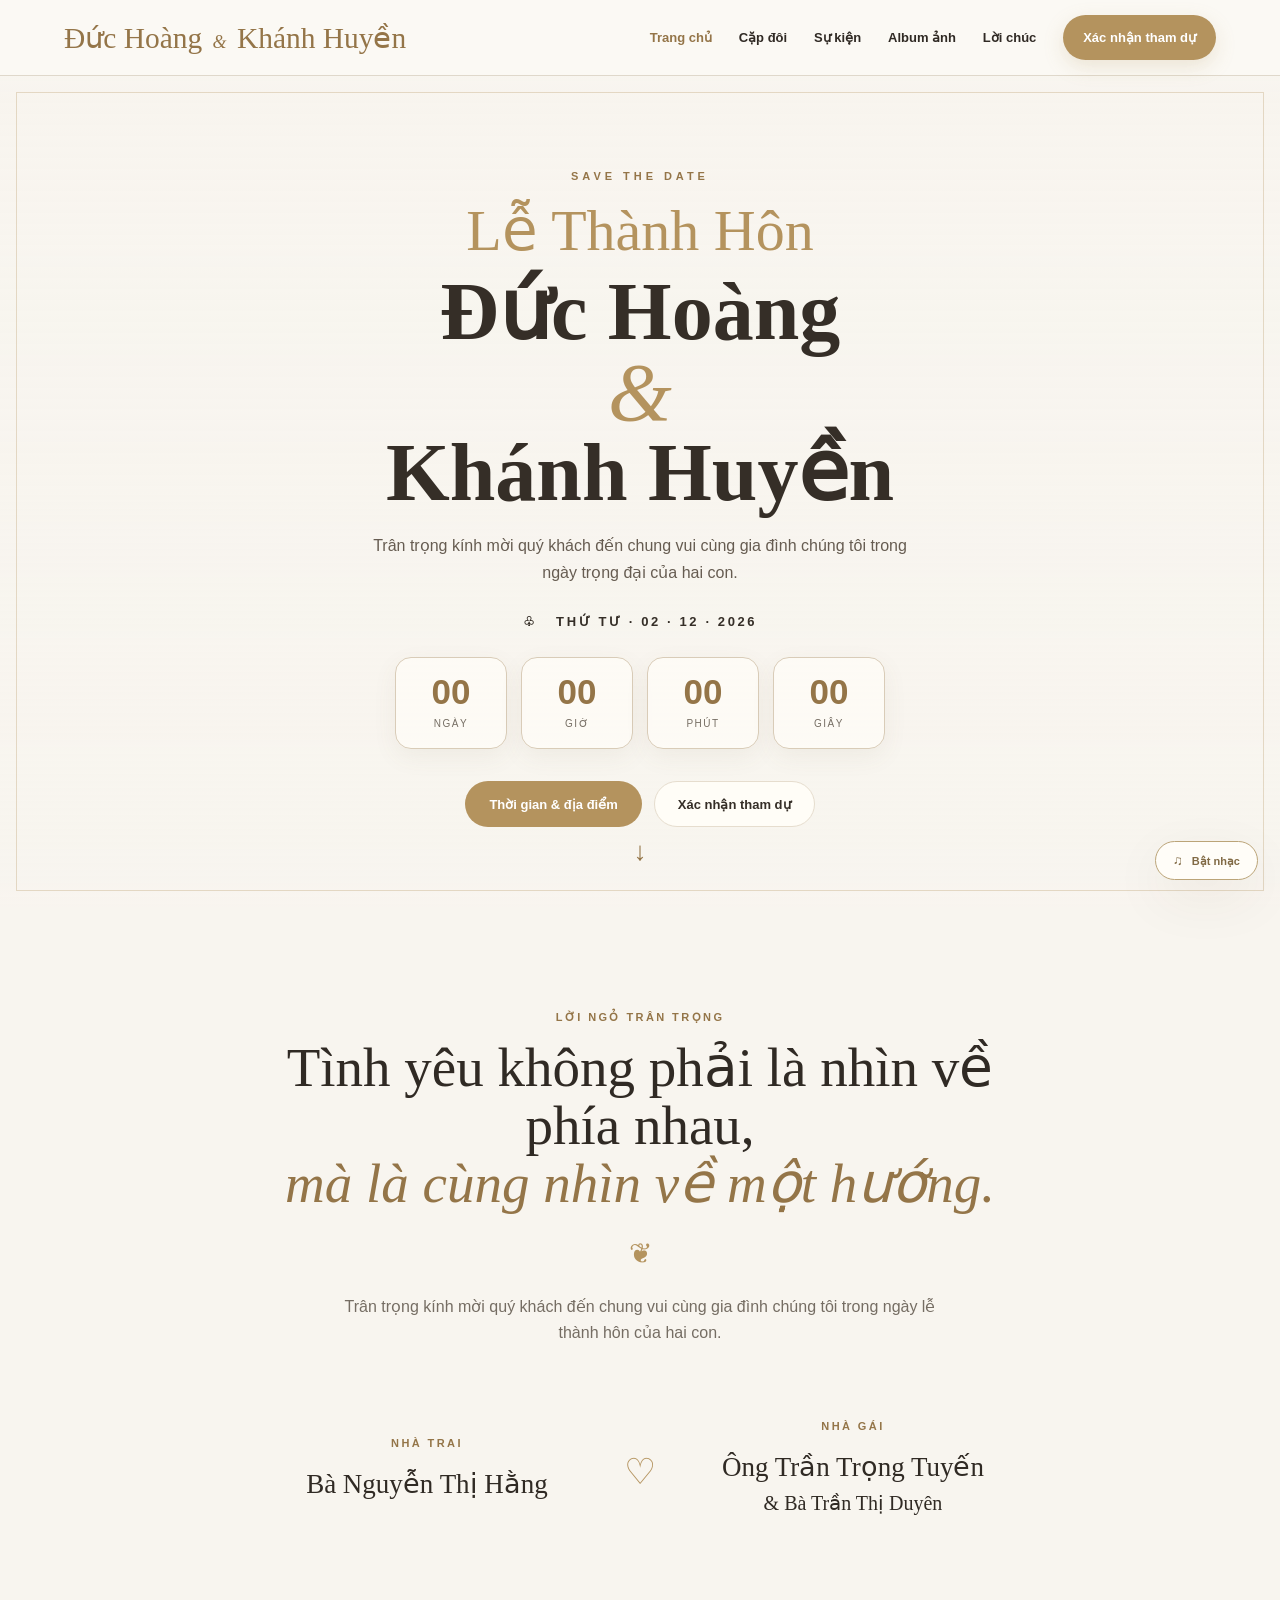
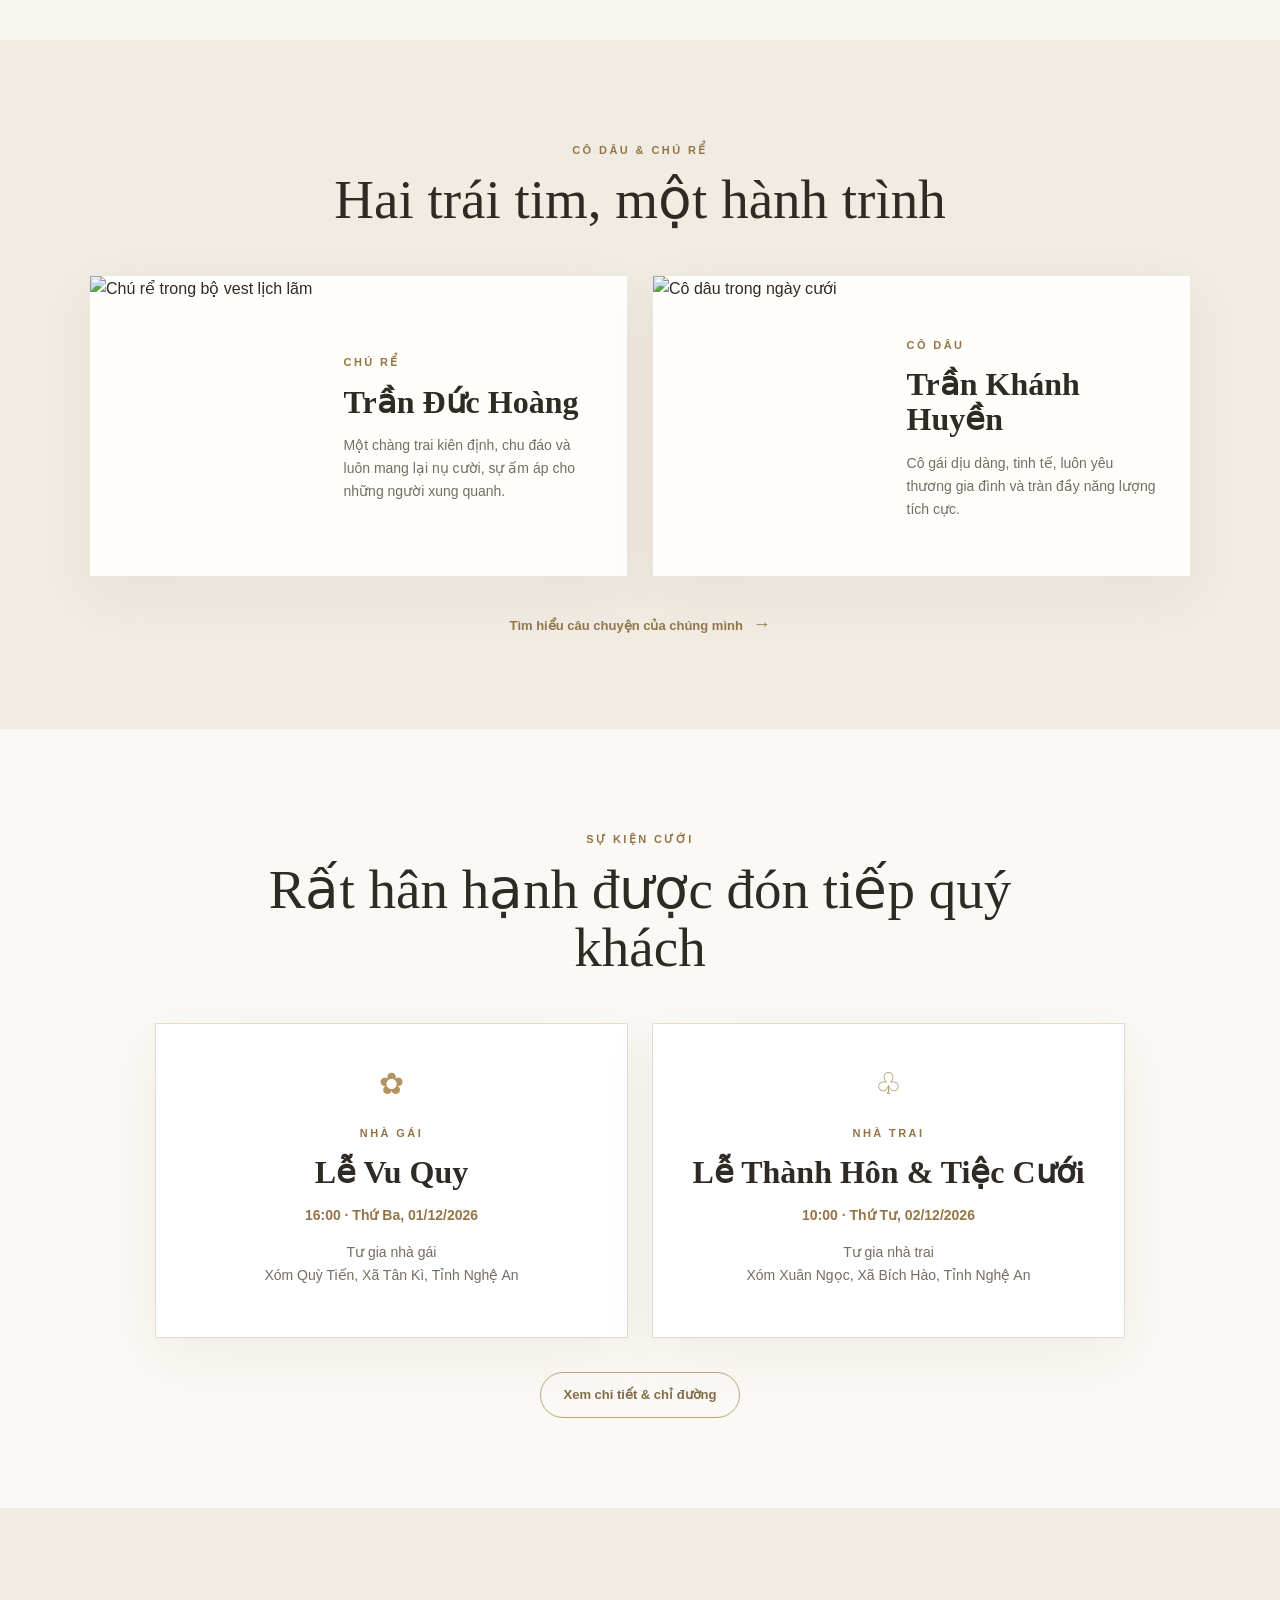
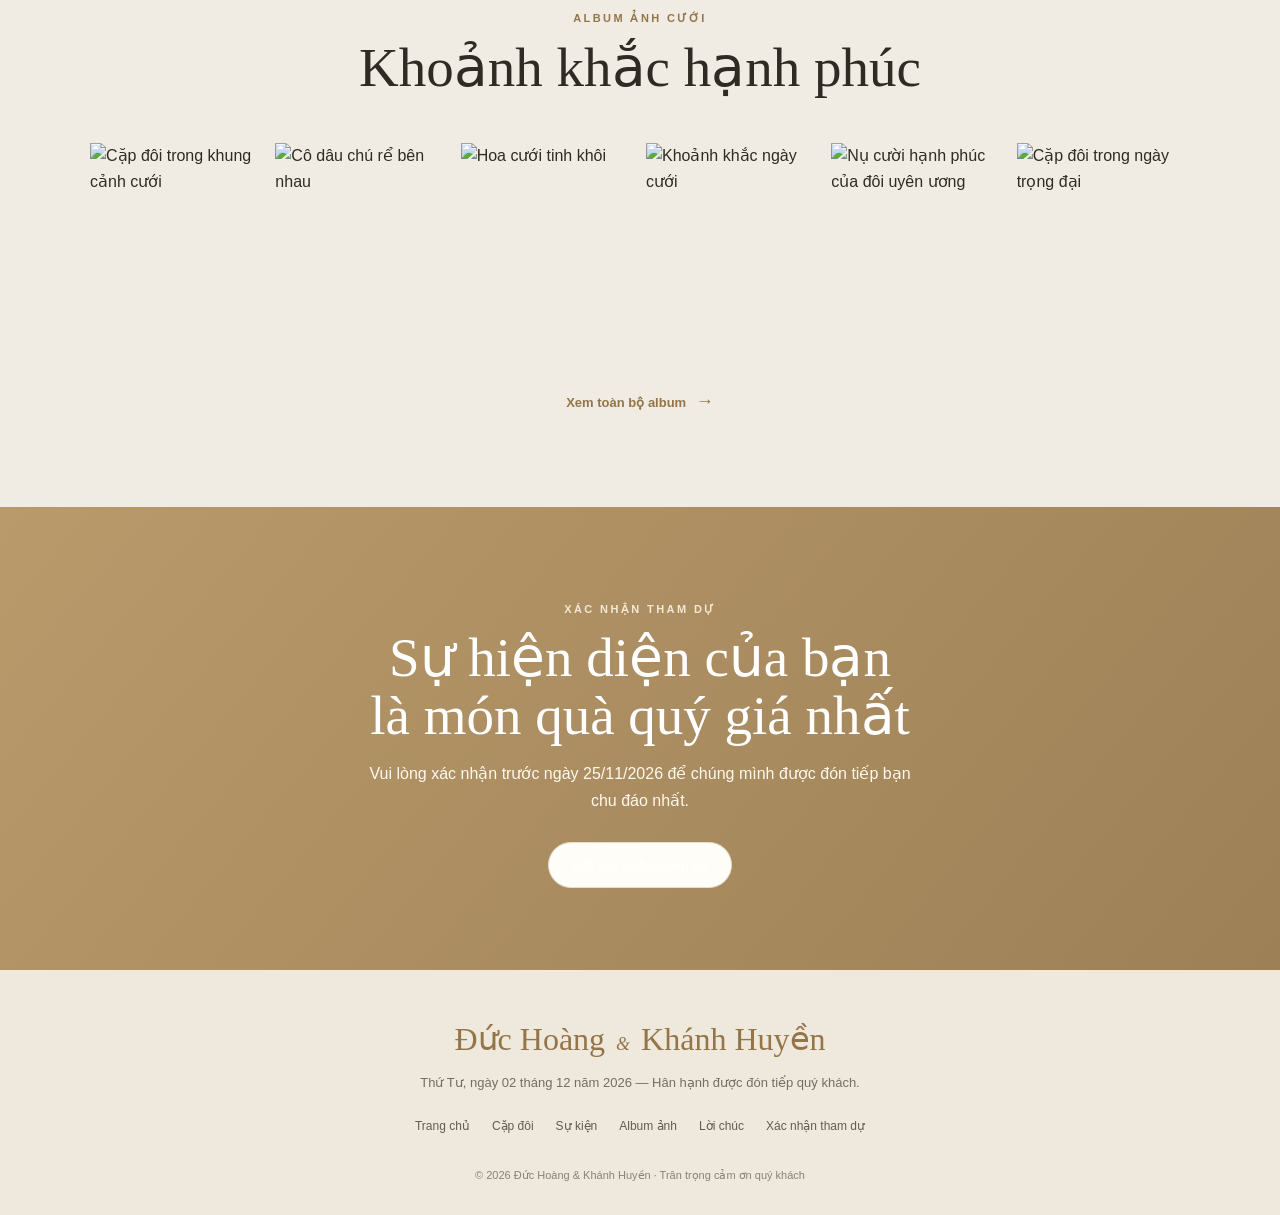
==== commit 89f4c29d: "Update index.html" ====
--- a/index.html
+++ b/index.html
@@ -6,7 +6,7 @@
   <title>Đức Hoàng & Khánh Huyền | Thiệp Cưới</title>
   <link rel="preconnect" href="https://fonts.googleapis.com"><link rel="preconnect" href="https://fonts.gstatic.com" crossorigin>
   <link href="https://fonts.googleapis.com/css2?family=Cormorant+Garamond:wght@400;500;600;700&family=DM+Sans:wght@400;500;600;700&family=Great+Vibes&display=swap" rel="stylesheet">
-  <link rel="stylesheet" href="assets/style.css"><script defer src="assets/app.js"></script>
+  <link rel="stylesheet" href="style.css"><script defer src="app.js"></script>
 </head>
 <body>
   <header class="site-header"><a class="brand" href="index.html">Đức Hoàng <span>&</span> Khánh Huyền</a><button class="menu-toggle" aria-label="Mở menu" aria-expanded="false">☰</button><nav class="main-nav"><a class="active" href="index.html">Trang chủ</a><a href="couple.html">Cặp đôi</a><a href="events.html">Sự kiện</a><a href="gallery.html">Album ảnh</a><a href="guestbook.html">Lời chúc</a><a class="nav-cta" href="rsvp.html">Xác nhận tham dự</a></nav></header>
--- a/style.css
+++ b/style.css
@@ -0,0 +1 @@
+:root{--paper:#f8f5ef;--paper2:#f1ece3;--ink:#302a24;--muted:#756d63;--gold:#b4935e;--gold-dark:#947548;--line:#e4dbcc;--white:#fffefa;--serif:"Cormorant Garamond",Georgia,serif;--sans:"DM Sans",Arial,sans-serif;--script:"Great Vibes",cursive;--shadow:0 18px 55px #4a372011}*{box-sizing:border-box}html{scroll-behavior:smooth}body{margin:0;background:var(--paper);color:var(--ink);font:16px/1.65 var(--sans)}a{color:inherit;text-decoration:none}img{display:block;max-width:100%}.site-header{height:76px;padding:0 clamp(22px,5vw,76px);display:flex;align-items:center;justify-content:space-between;position:sticky;top:0;z-index:20;background:#fbf9f5ed;backdrop-filter:blur(14px);border-bottom:1px solid #dfd8cb}.brand{font:clamp(22px,2.3vw,30px) var(--script);color:var(--gold-dark);white-space:nowrap}.brand span{font:italic 18px var(--serif);padding:0 3px}.main-nav{display:flex;align-items:center;gap:clamp(14px,2.1vw,32px);font-size:13px;font-weight:600}.main-nav a{transition:color .2s}.main-nav a:hover,.main-nav a.active{color:var(--gold-dark)}.main-nav .nav-cta{padding:12px 20px;border-radius:28px;background:var(--gold);color:white;box-shadow:0 7px 20px #b4935e35}.menu-toggle{display:none;background:none;border:0;font-size:24px;color:var(--ink)}.hero{min-height:calc(100svh - 76px);position:relative;display:grid;place-items:center;text-align:center;padding:80px 20px;color:#352e27;background:linear-gradient(180deg,#f8f5efd9 0%,#f8f5efb3 50%,#f8f5eff0 100%),url("https://images.unsplash.com/photo-1519741497674-611481863552?auto=format&fit=crop&w=2200&q=90") center 48%/cover no-repeat}.hero:after{content:"";position:absolute;inset:16px;border:1px solid #b4935e4d;pointer-events:none}.hero-content{max-width:820px;position:relative;z-index:1}.eyebrow,.tiny-label{letter-spacing:.22em;font-weight:700;font-size:11px;color:var(--gold-dark)}.hero .eyebrow{letter-spacing:.36em}.script-title{font:clamp(36px,5vw,58px) var(--script);color:var(--gold);margin:8px 0 0}.hero h1,.page-hero h1{font:600 clamp(43px,7vw,82px)/.98 var(--serif);margin:8px 0 20px}.hero h1 span,.page-hero h1 span{color:var(--gold);font-style:italic;font-weight:400}.hero-copy,.page-hero>p:last-child{max-width:570px;margin:0 auto;color:#665c51}.date-line{margin:25px 0 17px;font-size:13px;letter-spacing:.2em;font-weight:700}.countdown{display:flex;gap:14px;justify-content:center;margin:25px auto 32px}.countdown div{width:112px;min-height:92px;border:1px solid #d9ccb8;border-radius:16px;background:#fffdf8c9;display:flex;flex-direction:column;align-items:center;justify-content:center;box-shadow:0 8px 24px #77644912}.countdown b{font-size:35px;line-height:1;color:var(--gold-dark)}.countdown span{font-size:10px;letter-spacing:.15em;color:var(--muted);margin-top:7px}.hero-actions{display:flex;justify-content:center;gap:12px;flex-wrap:wrap}.button{min-height:46px;padding:12px 23px;border-radius:28px;display:inline-flex;align-items:center;justify-content:center;border:1px solid transparent;font:600 13px var(--sans);cursor:pointer;transition:.2s}.button:hover{transform:translateY(-2px);box-shadow:0 9px 22px #57462924}.button-gold{background:var(--gold);color:white}.button-light{background:#fffdf7;border-color:#e6ddce}.button-outline{border-color:#bda579;color:#826c47;background:transparent}.scroll-cue{position:absolute;bottom:35px;font-size:26px;color:var(--gold-dark);z-index:2}.section{padding:90px clamp(20px,7vw,110px)}.soft-section{background:var(--paper2)}.section-heading{text-align:center;max-width:760px;margin:0 auto 46px}.section-heading h2,.rsvp-banner h2,.wishes h2,.gift-card h2{font:500 clamp(34px,5vw,55px)/1.06 var(--serif);margin:12px 0 18px}.section-heading h2 em{color:var(--gold-dark);font-weight:400}.section-heading>p:last-child{max-width:620px;margin:0 auto;color:var(--muted)}.flourish{display:block;color:var(--gold);font-size:28px;margin:16px 0}.family-grid{display:grid;grid-template-columns:1fr auto 1fr;max-width:820px;margin:46px auto 0;align-items:center;text-align:center}.family-grid article{padding:20px}.family-grid h3{font:500 27px/1.25 var(--serif);margin:12px 0}.family-grid small{font-size:20px}.heart-mark{color:var(--gold);font-size:36px}.couple-preview{display:grid;grid-template-columns:repeat(2,minmax(0,1fr));gap:26px;max-width:1100px;margin:auto}.person-card{background:var(--white);box-shadow:var(--shadow);display:grid;grid-template-columns:42% 1fr;min-height:300px}.person-card img{width:100%;height:100%;object-fit:cover;min-height:300px}.person-card>div{padding:30px 28px;align-self:center}.person-card h3,.event-card h3{font:600 32px/1.1 var(--serif);margin:10px 0}.person-card p{font-size:14px;color:var(--muted);margin-bottom:0}.center{text-align:center;margin:34px 0 0}.text-link{font-size:13px;font-weight:700;color:var(--gold-dark)}.text-link span{font-size:18px;margin-left:6px}.events-preview{background:#fbf9f5}.event-grid{display:grid;grid-template-columns:repeat(2,minmax(0,1fr));gap:24px;max-width:970px;margin:auto}.event-card{text-align:center;padding:35px 28px;background:white;border:1px solid var(--line);box-shadow:var(--shadow)}.event-icon{display:block;color:var(--gold);font-size:30px;margin-bottom:10px}.event-card p{font-size:14px;color:var(--muted)}.event-time{font-weight:700;color:var(--gold-dark)!important}.mini-gallery{display:grid;grid-template-columns:repeat(6,1fr);gap:12px;max-width:1100px;margin:auto}.mini-gallery img{width:100%;height:210px;object-fit:cover}.rsvp-banner{text-align:center;background:linear-gradient(130deg,#b89a6b,#9d8056);padding:82px 20px;color:#fff}.rsvp-banner .eyebrow{color:#f3e8d3}.rsvp-banner h2{margin:10px auto 16px}.rsvp-banner>p:not(.eyebrow){max-width:570px;margin:0 auto 28px;color:#fff9ef}.rsvp-banner.compact{padding:62px 20px}.site-footer{text-align:center;padding:50px 20px 28px;background:#eee8dd}.site-footer .brand{font-size:32px}.site-footer>p{font-size:13px;color:var(--muted)}.footer-nav{display:flex;justify-content:center;gap:22px;flex-wrap:wrap;margin:24px auto}.footer-nav a{font-size:12px;color:#655b50}.site-footer small{font-size:11px;color:#8b8174}.music-button{position:fixed;right:22px;bottom:20px;z-index:15;border:1px solid #bba478;background:#fffdf8;color:#816a45;border-radius:30px;padding:11px 17px;box-shadow:var(--shadow);cursor:pointer}.music-button[aria-pressed=true]{background:var(--gold);color:white}.music-button span{font:600 11px var(--sans);margin-left:5px}.page-hero{text-align:center;padding:88px 20px 78px;background:radial-gradient(ellipse at 50% 0,#eee4d4 0%,var(--paper) 70%)}.page-hero h1{font-size:clamp(42px,6vw,70px);margin:10px 0 15px}.page-hero>p:last-child{max-width:680px}.couple-profile-grid{max-width:1120px;margin:auto;display:grid;gap:38px}.profile-card{display:grid;grid-template-columns:1fr 1fr;align-items:center;background:var(--white);box-shadow:var(--shadow)}.profile-card.reverse img{order:2}.profile-card img{width:100%;height:470px;object-fit:cover}.profile-copy{padding:clamp(26px,5vw,64px)}.profile-copy h2,.event-detail h2{font:600 clamp(34px,4vw,48px)/1.1 var(--serif);margin:10px 0 20px}.profile-copy p{color:var(--muted)}.profile-copy .quote{font:italic 22px/1.35 var(--serif);color:var(--gold-dark)}.timeline{max-width:670px;margin:auto;border-left:1px solid #c8b48f;padding:0 0 0 32px}.timeline article{position:relative;padding:4px 0 4px 20px}.timeline article:before{content:"";position:absolute;width:11px;height:11px;border:2px solid var(--gold);border-radius:50%;background:var(--paper2);left:-39px;top:9px}.timeline span{font-size:11px;letter-spacing:.18em;color:var(--gold-dark);font-weight:700}.timeline h3{font:600 32px var(--serif);margin:8px 0}.timeline p{color:var(--muted)}.event-detail-grid{display:grid;grid-template-columns:repeat(2,minmax(0,1fr));gap:26px;max-width:1100px;margin:auto}.event-detail{background:var(--white);box-shadow:var(--shadow);border:1px solid var(--line)}.event-detail>img{width:100%;height:280px;object-fit:cover}.event-detail-body{padding:28px}.event-detail-body p{color:var(--muted);font-size:14px}.event-detail-body .event-time{color:var(--gold-dark)}.event-note{max-width:720px;margin:55px auto 0;text-align:center;color:var(--muted)}.event-note span{font-size:28px;color:var(--gold)}.event-note .text-link{display:inline-block;margin-top:12px}.gallery-grid{max-width:1160px;margin:auto;display:grid;grid-template-columns:repeat(4,1fr);grid-auto-rows:220px;gap:14px}.gallery-item{border:0;padding:0;cursor:zoom-in;overflow:hidden;background:#e5dac8;position:relative}.gallery-item img{width:100%;height:100%;object-fit:cover;transition:transform .45s}.gallery-item:hover img{transform:scale(1.06)}.gallery-item.tall{grid-row:span 2}.gallery-item.wide{grid-column:span 2}.lightbox{display:none;position:fixed;inset:0;background:#17140feF;z-index:50;align-items:center;justify-content:center;padding:5vh 10vw}.lightbox.open{display:flex}.lightbox img{max-width:100%;max-height:90vh;object-fit:contain}.lightbox button{position:absolute;color:white;border:0;background:#ffffff20;border-radius:50%;cursor:pointer}.lightbox-close{top:22px;right:25px;font-size:32px;width:48px;height:48px}.lightbox-prev,.lightbox-next{top:50%;font-size:44px;width:52px;height:62px}.lightbox-prev{left:24px}.lightbox-next{right:24px}.form-section{display:grid;grid-template-columns:minmax(0,1fr) minmax(280px,.8fr);gap:42px;max-width:1120px;margin:auto}.form-card,.gift-card{background:var(--white);padding:clamp(24px,4vw,46px);box-shadow:var(--shadow);border:1px solid var(--line)}.form-card label{display:block;margin-bottom:21px;font-size:11px;letter-spacing:.16em;color:#6e6254;font-weight:700}.form-card input,.form-card select,.form-card textarea{display:block;margin-top:8px;width:100%;border:1px solid #ddd3c4;border-radius:4px;padding:13px 14px;background:#fffefa;color:var(--ink);font:14px var(--sans);letter-spacing:normal;outline:none}.form-card input:focus,.form-card select:focus,.form-card textarea:focus{border-color:var(--gold);box-shadow:0 0 0 3px #b4935e20}.form-card textarea{resize:vertical}.form-card .button{width:100%}.form-notice{min-height:20px;color:#627a4e;font-size:13px;margin:12px 0 0}.small-note{font-size:11px;line-height:1.5;color:#8a8176}.wishes{padding:22px 4px}.wishes h2,.gift-card h2{font-size:38px}.empty-state{padding:23px;background:#f5f0e8;color:var(--muted);font-size:14px}.wish-item{padding:20px 0;border-bottom:1px solid var(--line)}.wish-item h3{font:600 24px var(--serif);margin:0}.wish-item span{font-size:11px;color:var(--gold-dark)}.wish-item p{margin:8px 0 0;color:var(--muted);white-space:pre-wrap}.rsvp-layout{grid-template-columns:minmax(0,1fr) minmax(300px,.85fr)}.gift-card{text-align:center;align-self:start}.gift-card>p:not(.eyebrow){font-size:14px;color:var(--muted)}.gift-tabs{display:flex;margin:25px 0 18px;border-bottom:1px solid var(--line)}.gift-tab{flex:1;border:0;background:none;padding:12px 8px;cursor:pointer;font:600 12px var(--sans);color:var(--muted);border-bottom:2px solid transparent}.gift-tab.active{color:var(--gold-dark);border-color:var(--gold)}.qr-placeholder{width:min(230px,100%);aspect-ratio:1;margin:0 auto 20px;border:1px dashed #bda579;background:repeating-linear-gradient(45deg,#f4eee3,#f4eee3 9px,#fbf9f5 9px,#fbf9f5 18px);display:flex;flex-direction:column;justify-content:center;align-items:center;color:var(--gold-dark);gap:8px;padding:20px}.qr-placeholder span{font-size:45px}.qr-placeholder b{font:600 22px var(--serif)}.qr-placeholder small{font-size:10px;max-width:165px;color:var(--muted)}@media(max-width:900px){.main-nav{gap:12px}.main-nav a{font-size:12px}.person-card{grid-template-columns:1fr}.person-card img{height:260px;min-height:0}.mini-gallery{grid-template-columns:repeat(3,1fr)}.mini-gallery img{height:190px}.gallery-grid{grid-template-columns:repeat(3,1fr)}.form-section{gap:24px}}@media(max-width:700px){.site-header{height:68px}.menu-toggle{display:block}.main-nav{display:none;position:absolute;top:68px;left:0;right:0;background:#fbf9f5;padding:12px 22px 22px;border-bottom:1px solid var(--line);box-shadow:0 14px 20px #302a2412;align-items:stretch;flex-direction:column;gap:0}.main-nav.open{display:flex}.main-nav a{padding:12px 3px}.main-nav .nav-cta{margin-top:8px;text-align:center}.hero{min-height:calc(100svh - 68px);padding:65px 24px}.hero:after{inset:10px}.hero h1{font-size:clamp(40px,11vw,62px)}.countdown{gap:7px}.countdown div{width:calc(25vw - 18px);max-width:90px;min-height:76px;border-radius:12px}.countdown b{font-size:29px}.countdown span{font-size:8px}.section{padding:66px 22px}.family-grid{grid-template-columns:1fr;gap:4px}.heart-mark{font-size:25px}.couple-preview,.event-grid,.event-detail-grid,.form-section{grid-template-columns:1fr}.person-card{grid-template-columns:38% 1fr;min-height:220px}.person-card img{height:100%;min-height:220px}.person-card>div{padding:20px}.person-card h3{font-size:26px}.mini-gallery{grid-template-columns:repeat(2,1fr);gap:8px}.mini-gallery img{height:160px}.page-hero{padding:65px 22px 58px}.profile-card{grid-template-columns:1fr}.profile-card.reverse img{order:0}.profile-card img{height:320px}.profile-copy{padding:27px}.event-detail>img{height:230px}.gallery-grid{grid-template-columns:repeat(2,1fr);grid-auto-rows:170px;gap:9px}.gallery-item.tall{grid-row:span 2}.gallery-item.wide{grid-column:span 2}.lightbox{padding:6vh 5vw}.lightbox-prev{left:8px}.lightbox-next{right:8px}.music-button{right:12px;bottom:12px}.site-footer{padding-bottom:75px}.footer-nav{gap:12px 18px}}@media(max-width:420px){.brand{font-size:24px}.person-card{grid-template-columns:1fr}.person-card img{height:220px}.person-card>div{padding:20px}.button{padding:11px 17px}.hero-actions{gap:8px}.countdown{gap:5px}.countdown div{width:22vw}.gallery-grid{grid-auto-rows:140px}}
